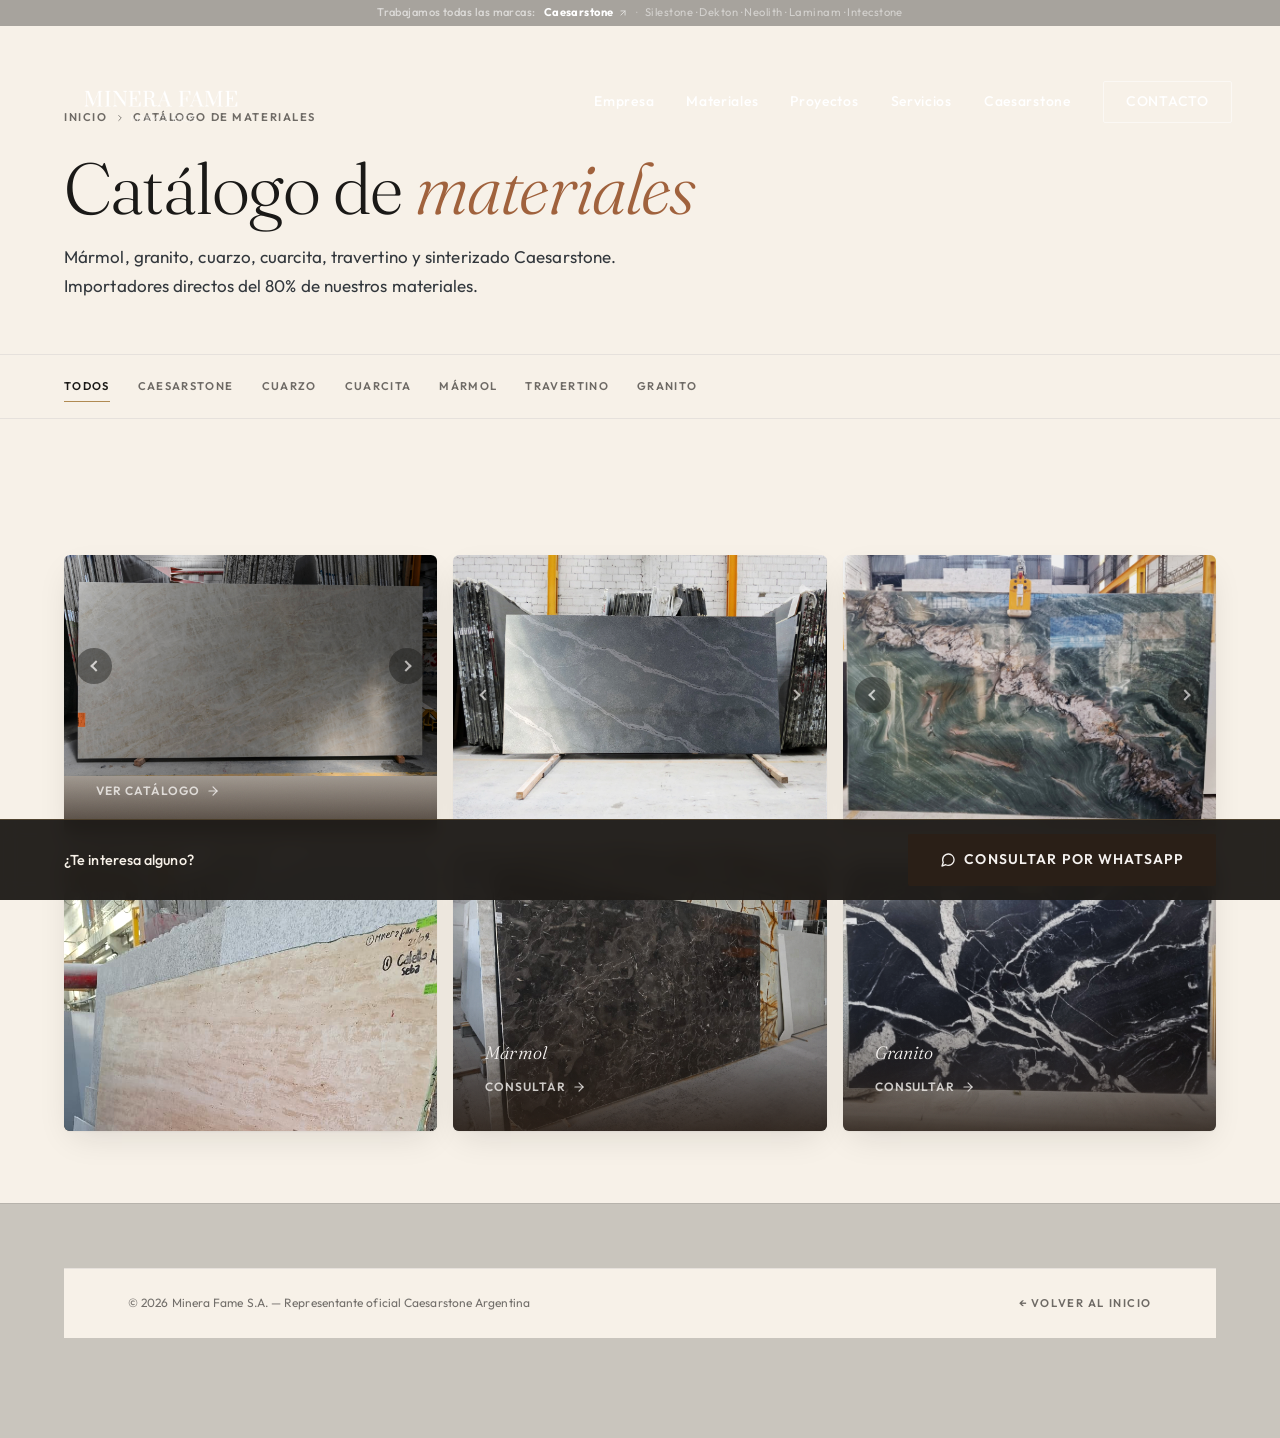
==== materiales.html @ 783c9e8c "fix: gallery en materiales.html + header pointer-events - materiales.html: agregar Swiper CDN + mate" ====
<!DOCTYPE html>
<html lang="es">
<head>
  <meta charset="UTF-8">
  <meta name="viewport" content="width=device-width, initial-scale=1.0">
  <title>Catálogo de materiales — Minera Fame</title>
  <meta name="description" content="Catálogo completo de Minera Fame: mármol, granito, cuarzo, cuarcita, travertino, sinterizado Caesarstone. Importadores directos.">

  <link rel="canonical" href="https://minerafame.com.ar/materiales.html">
  <meta name="theme-color" content="#1f1c18">
  <link rel="icon" href="assets/logos/favicon.svg" type="image/svg+xml">
  <link rel="apple-touch-icon" href="assets/logos/favicon.svg">
  <link rel="stylesheet" href="css/minera-fame.css">
  <link rel="stylesheet" href="https://cdn.jsdelivr.net/npm/swiper@11/swiper-bundle.min.css">
</head>

<body class="materiales-page">

<svg xmlns="http://www.w3.org/2000/svg" style="display:none" aria-hidden="true">
  <symbol id="arrow-right" viewBox="0 0 24 24" fill="none" stroke="currentColor" stroke-width="2" stroke-linecap="round" stroke-linejoin="round"><path d="M5 12h14"/><path d="m12 5 7 7-7 7"/></symbol>
  <symbol id="arrow-up-right" viewBox="0 0 24 24" fill="none" stroke="currentColor" stroke-width="2" stroke-linecap="round" stroke-linejoin="round"><path d="M7 17 17 7"/><path d="M7 7h10v10"/></symbol>
  <symbol id="chevron-right" viewBox="0 0 24 24" fill="none" stroke="currentColor" stroke-width="2" stroke-linecap="round" stroke-linejoin="round"><path d="m9 18 6-6-6-6"/></symbol>
  <symbol id="whatsapp" viewBox="0 0 24 24" fill="none" stroke="currentColor" stroke-width="2" stroke-linecap="round" stroke-linejoin="round"><path d="M21 11.5a8.38 8.38 0 0 1-.9 3.8 8.5 8.5 0 0 1-7.6 4.7 8.38 8.38 0 0 1-3.8-.9L3 21l1.9-5.7a8.38 8.38 0 0 1-.9-3.8 8.5 8.5 0 0 1 4.7-7.6 8.38 8.38 0 0 1 3.8-.9h.5a8.48 8.48 0 0 1 8 8v.5z"/></symbol>
</svg>

<!-- HEADER -->
<header class="mf-header" id="mf-header" role="banner">
  <div class="mf-header-ribbon" aria-label="Marcas representadas">
    <span class="mf-ribbon-label" data-edit="ribbon.label">Trabajamos todas las marcas:</span>
    <a class="mf-ribbon-link" data-edit-bind-href="ribbon.primaryLink.href">
      <strong data-edit="ribbon.primaryLink.label">Caesarstone</strong>
      <svg width="10" height="10" aria-hidden="true"><use href="#arrow-up-right"/></svg>
    </a>
    <span class="mf-ribbon-sep">·</span>
    <span class="mf-ribbon-brands" data-edit="ribbon.brands">Silestone · Dekton · Neolith · Laminam · Intecstone</span>
  </div>

  <div class="mf-header-main">
    <a href="/" class="mf-logo-link" aria-label="Minera Fame — Inicio">
      <img class="mf-header-logo" src="assets/logos/minera-fame.png" alt="Minera Fame S.A." data-edit="header.logo.src" data-edit-bind-alt="header.logo.alt">
    </a>
    <nav class="mf-header-nav" aria-label="Navegación principal">
      <a href="/#empresa">Empresa</a>
      <a href="materiales.html" class="is-active">Materiales</a>
      <a href="/#proyectos">Proyectos</a>
      <a href="/#servicios">Servicios</a>
      <a href="https://caesarstoneargentina.com.ar/">Caesarstone</a>
      <a href="/#contacto" class="mf-header-cta">Contacto</a>
    </nav>
  </div>
</header>

<main role="main">

<!-- HERO COMPACT -->
<section class="materiales-hero">
  <div class="materiales-hero-inner">
    <nav class="materiales-breadcrumb" aria-label="Navegación de migas">
      <a href="/">Inicio</a>
      <svg width="10" height="10" aria-hidden="true"><use href="#chevron-right"/></svg>
      <span>Catálogo de materiales</span>
    </nav>
    <h1 class="materiales-hero-title">Catálogo de <em>materiales</em></h1>
    <p class="materiales-hero-desc">
      Mármol, granito, cuarzo, cuarcita, travertino y sinterizado Caesarstone.
      Importadores directos del 80% de nuestros materiales.
    </p>
  </div>
</section>

<!-- FILTERS -->
<section class="materiales-filters" aria-label="Filtros">
  <div class="materiales-filters-inner">
    <button class="materiales-filter is-active" data-filter="all">Todos</button>
    <button class="materiales-filter" data-filter="caesarstone">Caesarstone</button>
    <button class="materiales-filter" data-filter="cuarzo">Cuarzo</button>
    <button class="materiales-filter" data-filter="cuarcita">Cuarcita</button>
    <button class="materiales-filter" data-filter="marmol">Mármol</button>
    <button class="materiales-filter" data-filter="travertino">Travertino</button>
    <button class="materiales-filter" data-filter="granito">Granito</button>
  </div>
</section>

<!-- ALL MATERIALS GRID -->
<section class="materiales-section" aria-labelledby="mat-all-title">
  <h2 class="visually-hidden" id="mat-all-title">Todos los materiales</h2>

  <div class="mf-materials-grid materiales-grid-full" id="materials-grid-all">
    <p style="grid-column:1/-1;text-align:center;color:var(--c-mid);padding:var(--space-8);font-size:0.9rem">
      Cargando materiales…
    </p>
  </div>

  <template data-edit-template="materials.items" data-edit-target="#materials-grid-all" data-edit-mode="replace">
    <a class="mf-material-card" data-edit-class-toggle="featured:item.featured" data-edit-bind-href="item.href" data-edit-bind-data-material="item.materialAttr" data-edit-bind-data-mat-id="item.id">
      <img loading="lazy" data-edit="item.img.src" data-edit-attr="src" data-edit-bind-alt="item.img.alt">
      <div class="mf-material-overlay">
        <div class="mf-material-tag" data-edit="item.tag" data-edit-show="item.tag"></div>
        <div class="mf-material-name" data-edit="item.name"></div>
        <div class="mf-material-cta"><span data-edit="item.ctaLabel"></span> <svg width="14" height="14"><use href="#arrow-right"/></svg></div>
      </div>
    </a>
  </template>
</section>

</main>

<!-- STICKY CTA BAR -->
<aside class="materiales-sticky-cta" aria-label="Solicitar muestra">
  <div class="materiales-sticky-inner">
    <span class="materiales-sticky-text">¿Te interesa alguno?</span>
    <a class="mf-btn-primary" href="https://wa.me/5491159311038?text=Hola%2C%20me%20interesa%20consultar%20por%20un%20material" target="_blank" rel="noopener">
      <svg width="16" height="16"><use href="#whatsapp"/></svg>
      Consultar por WhatsApp
    </a>
  </div>
</aside>

<!-- FOOTER -->
<footer class="mf-footer" role="contentinfo">
  <div class="mf-footer-bottom">
    <span class="mf-footer-copy" data-edit="footer.copy">© 2026 Minera Fame S.A. — Representante oficial Caesarstone Argentina</span>
    <a href="/" class="mf-footer-back">← Volver al inicio</a>
  </div>
</footer>

<script src="https://cdn.jsdelivr.net/npm/swiper@11/swiper-bundle.min.js"></script>
<script src="js/material-gallery.js"></script>
<script src="js/hydrator.js"></script>
<script>
  (async () => {
    if (!window.fetchSiteData || !window.hydrate) return;
    const data = await window.fetchSiteData('mf');
    if (data) window.hydrate(data);

    // Filter logic — espera a que clones existan
    const filters = document.querySelectorAll('.materiales-filter');
    const grid = document.getElementById('materials-grid-all');

    filters.forEach(btn => {
      btn.addEventListener('click', () => {
        filters.forEach(b => b.classList.remove('is-active'));
        btn.classList.add('is-active');
        const f = btn.dataset.filter;
        grid.querySelectorAll('.mf-material-card').forEach(card => {
          const mat = (card.dataset.matId || card.dataset.material || '').toLowerCase();
          if (f === 'all' || mat.includes(f)) {
            card.style.display = '';
          } else {
            card.style.display = 'none';
          }
        });
      });
    });
  })();
</script>

</body>
</html>
---- css/minera-fame.css ----
@import url('tokens.css');

/* ─── GLOBALS ────────────────────────────────────────────────────────────── */
:root {
  --mf-header-h: 178px;
}

html { scroll-behavior: smooth; scroll-padding-top: calc(var(--mf-header-h-real, 178px) + 12px); }
body {
  background: var(--mf-bone);
  font-size: 1.0625rem;
  line-height: 1.7;
  letter-spacing: 0.005em;
}

.section-header,
.mf-section-header { margin-bottom: var(--space-8); }

/* ─── HEADER ─────────────────────────────────────────────────────────────── */
.mf-header {
  position: fixed;
  top: 0; left: 0; right: 0;
  z-index: 100;
  height: var(--mf-header-h);
  display: flex;
  flex-direction: column;
  background: rgba(42,31,23,0.0);
  transition: background var(--dur-med) ease,
              box-shadow var(--dur-med) ease,
              transform var(--dur-med) var(--ease-out);
  pointer-events: none;
}

.mf-header-ribbon,
.mf-header-main {
  pointer-events: auto;
}

.mf-header-ribbon {
  display: flex;
  align-items: center;
  justify-content: center;
  gap: 8px;
  height: 26px;
  padding: 0 clamp(1rem, 4vw, 3rem);
  background: rgba(0,0,0,0.32);
  color: rgba(255,255,255,0.78);
  font-family: var(--font-sans);
  font-size: 0.7rem;
  letter-spacing: 0.04em;
  white-space: nowrap;
  overflow: hidden;
}

.mf-ribbon-label {
  font-weight: 500;
  opacity: 0.75;
}

.mf-ribbon-link {
  display: inline-flex;
  align-items: center;
  gap: 4px;
  color: #fff;
  text-decoration: none;
  transition: opacity var(--dur-fast);
}

.mf-ribbon-link strong { font-weight: 700; }
.mf-ribbon-link:hover { opacity: 0.85; }
.mf-ribbon-link svg { opacity: 0.7; }

.mf-ribbon-sep { opacity: 0.4; }

.mf-ribbon-brands {
  font-weight: 400;
  opacity: 0.65;
}

.mf-header-main {
  flex: 1;
  display: flex;
  align-items: center;
  justify-content: space-between;
  padding: 0 clamp(1rem, 4vw, 3rem);
}

.mf-header.scrolled {
  background: rgba(26,25,23,0.72);
  backdrop-filter: blur(12px);
  -webkit-backdrop-filter: blur(12px);
  box-shadow: 0 1px 0 rgba(255,255,255,0.06);
}

.mf-header.hidden { transform: translateY(-100%); }

/* Cuando el menú mobile está abierto, anulamos transform Y backdrop-filter del
   header. Ambos crean containing block para descendientes position:fixed, lo que
   haria que el nav desplegado se posicione respecto al header (120px) en vez del
   viewport → nav con altura 0. */
.mf-header:has(.mf-header-nav.open) {
  transform: none !important;
  backdrop-filter: none !important;
  -webkit-backdrop-filter: none !important;
  z-index: 1200;
}

.mf-logo-link { display: flex; align-items: center; }

.mf-header-logo {
  height: 136px;
  width: auto;
  object-fit: contain;
  object-position: left;
  filter: brightness(0) invert(1);
  transition: height var(--dur-med) ease;
}
.mf-header.scrolled .mf-header-logo { height: 112px; }

.mf-header-nav {
  display: flex;
  gap: 2rem;
  align-items: center;
}

.mf-header-nav a {
  font-size: var(--text-sm);
  font-weight: 500;
  letter-spacing: 0.05em;
  color: #fff;
  transition: color var(--dur-fast);
  white-space: nowrap;
}

.mf-header-nav a:hover { color: rgba(255,255,255,0.75); }

.mf-header-cta {
  font-size: var(--text-xs);
  font-weight: 600;
  letter-spacing: 0.1em;
  text-transform: uppercase;
  padding: 0.5rem 1.4rem;
  border: 1.5px solid rgba(255,255,255,0.5);
  border-radius: var(--r-sm);
  color: #fff !important;
  transition: background var(--dur-fast), border-color var(--dur-fast);
}

.mf-header-cta:hover {
  background: rgba(255,255,255,0.12);
  border-color: rgba(255,255,255,0.85);
}

.mf-mobile-toggle {
  display: none;
  width: 40px; height: 40px;
  align-items: center;
  justify-content: center;
  color: #fff;
}

/* ─── HERO SWIPER ────────────────────────────────────────────────────────── */
.mf-hero-swiper-section {
  height: 100dvh;
  min-height: 580px;
  position: relative;
  overflow: hidden;
}

.mf-hero-swiper,
.mf-hero-swiper .swiper-wrapper,
.mf-hero-swiper .swiper-slide {
  height: 100%;
  width: 100%;
}

.mf-slide-bg {
  position: absolute;
  inset: 0;
}

.mf-slide-bg img {
  position: absolute;
  inset: 0;
  width: 100%;
  height: 100%;
  object-fit: cover;
  object-position: center;
}

/* Video Vimeo — fondo 16:9 cover */
.mf-slide-bg.video-bg iframe {
  position: absolute;
  top: 50%;
  left: 50%;
  width: 177.78vh;
  height: 56.25vw;
  min-width: 100%;
  min-height: 100%;
  transform: translate(-50%, -50%);
  pointer-events: none;
  border: none;
}

.mf-slide-bg.video-bg .mf-mobile-video { display: none; }

@media (max-width: 768px) {
  .mf-slide-bg.video-bg iframe { display: none; }
  .mf-slide-bg.video-bg .mf-mobile-video {
    display: block;
    position: absolute;
    inset: 0;
    width: 100%;
    height: 100%;
    object-fit: cover;
    object-position: center;
  }
}

.mf-slide-overlay {
  position: absolute;
  inset: 0;
  background: linear-gradient(
    135deg,
    rgba(26,25,23,0.55) 0%,
    rgba(26,25,23,0.25) 55%,
    rgba(26,25,23,0.1) 100%
  );
  z-index: 1;
}

.mf-slide-content {
  position: relative;
  z-index: 2;
  height: 100%;
  display: flex;
  flex-direction: column;
  justify-content: flex-end;
  padding: clamp(2rem,6vw,6rem) clamp(1.5rem,5vw,5rem);
  max-width: 700px;
  color: #fff;
}

.mf-slide-logo {
  height: clamp(72px, 10vw, 132px);
  width: auto;
  object-fit: contain;
  object-position: left;
  margin-bottom: 1rem;
  opacity: 0.98;
  filter: brightness(0) invert(1); /* fuerza blanco — el SVG usa currentColor que en <img> queda negro */
}

.mf-slide-eyebrow {
  font-size: var(--text-xs);
  font-weight: 700;
  letter-spacing: 0.2em;
  text-transform: uppercase;
  color: rgba(245,242,240,0.65);
  margin-bottom: 0.75rem;
}

.mf-slide-title {
  font-family: var(--font-display);
  font-size: clamp(2.8rem, 7vw, 6rem);
  font-weight: 300;
  font-style: italic;
  line-height: 0.96;
  letter-spacing: var(--mf-tracking-display);
  color: #fff;
  margin-bottom: 1.25rem;
}

.mf-slide-sub {
  font-size: clamp(0.9rem, 1.5vw, 1.1rem);
  color: rgba(245,242,240,0.7);
  max-width: 44ch;
  line-height: 1.65;
  margin-bottom: 2rem;
}

.mf-slide-actions {
  display: flex;
  gap: 1rem;
  flex-wrap: wrap;
}

.mf-btn-light {
  display: inline-flex;
  align-items: center;
  gap: 0.5rem;
  font-size: var(--text-xs);
  font-weight: 700;
  letter-spacing: 0.1em;
  text-transform: uppercase;
  padding: 0.875rem 2rem;
  background: #fff;
  color: var(--mf-earth);
  border-radius: var(--r-sm);
  transition: background var(--dur-fast), color var(--dur-fast);
}

.mf-btn-light:hover {
  background: var(--c-paper);
  color: var(--mf-earth);
}

.mf-btn-ghost {
  display: inline-flex;
  align-items: center;
  gap: 0.5rem;
  font-size: var(--text-xs);
  font-weight: 700;
  letter-spacing: 0.1em;
  text-transform: uppercase;
  padding: 0.875rem 2rem;
  border: 1.5px solid rgba(255,255,255,0.45);
  color: #fff;
  border-radius: var(--r-sm);
  transition: background var(--dur-fast), border-color var(--dur-fast);
}

.mf-btn-ghost:hover {
  background: rgba(255,255,255,0.12);
  border-color: rgba(255,255,255,0.8);
  color: #fff;
}

.mf-btn-lg { padding: 1rem 2.5rem; font-size: 0.8125rem; }

/* Swiper controls */
.mf-hero-swiper .swiper-button-next,
.mf-hero-swiper .swiper-button-prev {
  color: rgba(255,255,255,0.8);
  width: 44px; height: 44px;
  border: 1px solid rgba(255,255,255,0.25);
  border-radius: var(--r-sm);
  transition: background var(--dur-fast), border-color var(--dur-fast);
}

.mf-hero-swiper .swiper-button-next::after,
.mf-hero-swiper .swiper-button-prev::after { font-size: 13px; font-weight: 700; }

.mf-hero-swiper .swiper-button-next:hover,
.mf-hero-swiper .swiper-button-prev:hover {
  background: rgba(255,255,255,0.1);
  border-color: rgba(255,255,255,0.6);
}

/* Pagination bullets ocultados — usamos counter + progress bar editorial */
.mf-pagination { display: none !important; }

.mf-hero-counter {
  position: absolute;
  bottom: 36px;
  left: 50%;
  transform: translateX(-50%);
  z-index: 5;
  display: flex;
  align-items: center;
  gap: 12px;
  font-family: var(--font-mono);
  font-size: 0.7rem;
  font-weight: 600;
  letter-spacing: 0.22em;
  color: rgba(255,255,255,0.85);
  pointer-events: none;
}
.mf-hero-counter-current { color: #fff; }
.mf-hero-counter-total { color: rgba(255,255,255,0.55); }
.mf-hero-counter-bar {
  width: 60px; height: 1px;
  background: rgba(255,255,255,0.25);
  position: relative;
  overflow: hidden;
}
.mf-hero-counter-fill {
  position: absolute;
  top: 0; left: 0;
  width: 100%; height: 100%;
  background: var(--mf-brass);
  transform: scaleX(0);
  transform-origin: left;
  animation: mf-progress-fill 9s linear infinite;
}
@keyframes mf-progress-fill {
  from { transform: scaleX(0); }
  to   { transform: scaleX(1); }
}

/* ─── STATS BAR ──────────────────────────────────────────────────────────── */
.mf-stats-bar {
  background: #1f1c18;     /* charcoal cálido — invertido */
  padding: clamp(3rem, 6vh, 5rem) clamp(1.5rem, 5vw, 5rem);
  border-top: 1px solid rgba(176,138,82,0.25);
  border-bottom: 1px solid rgba(176,138,82,0.25);
}

.mf-stats-inner {
  display: flex;
  align-items: center;
  justify-content: center;
  gap: 0;
  flex-wrap: wrap;
  max-width: 1100px;
  margin: 0 auto;
}

.mf-stat {
  display: flex;
  flex-direction: column;
  align-items: center;
  gap: 0.65rem;
  padding: 0 clamp(1.5rem, 4vw, 4rem);
  flex: 1;
  min-width: 140px;
}

.mf-stat-divider {
  width: 1px;
  height: 60px;
  background: rgba(176,138,82,0.25);  /* hairline brass */
  flex-shrink: 0;
}

.mf-stat-value {
  font-family: var(--font-display);
  font-size: clamp(2.5rem, 5vw, 4.25rem);   /* mucho más grande, presencia */
  font-weight: 200;
  font-style: normal;                        /* sin italic — cleaner */
  letter-spacing: -0.03em;
  color: #f7f1e8;                            /* bone */
  line-height: 1;
}

.mf-stat-label {
  font-size: 0.6875rem;
  font-weight: 600;
  letter-spacing: 0.18em;
  text-transform: uppercase;
  color: #b08a52;                             /* brass accent */
  text-align: center;
}

/* ─── SECTIONS BASE ──────────────────────────────────────────────────────── */
.mf-section {
  padding: clamp(3.5rem, 7vw, 6rem) clamp(1.5rem, 5vw, 5rem);
  max-width: 1320px;
  margin: 0 auto;
}

.mf-section-alt {
  background: var(--c-surface);
  max-width: none;
  padding-left: clamp(1.5rem, 5vw, 5rem);
  padding-right: clamp(1.5rem, 5vw, 5rem);
}

.mf-section-alt > .mf-section-header,
.mf-section-alt > .mf-materials-grid,
.mf-section-alt > .mf-services-list {
  max-width: 1320px;
  margin-left: auto;
  margin-right: auto;
}

.mf-section-dark {
  background: var(--mf-ash-deep);
  max-width: none;
  padding: clamp(4rem, 8vw, 7rem) clamp(1.5rem, 5vw, 5rem);
  text-align: center;
}

.mf-eyebrow {
  font-family: var(--font-mono);
  font-size: var(--text-xs);
  letter-spacing: 0.2em;
  text-transform: uppercase;
  color: var(--mf-brass);
  margin-bottom: var(--space-2);
  display: flex;
  align-items: center;
  gap: var(--space-2);
  transition: color var(--dur-quick);
}
.mf-eyebrow:hover { color: var(--mf-terracotta); }

.mf-eyebrow::before {
  content: '';
  display: block;
  width: 1.5rem; height: 1px;
  background: var(--mf-brass);
  flex-shrink: 0;
}

.mf-section-dark .mf-eyebrow {
  justify-content: center;
  color: var(--mf-terracotta);
}
.mf-section-dark .mf-eyebrow::before { background: var(--mf-terracotta); }

.mf-title {
  font-family: var(--font-display);
  font-size: var(--text-h2);
  font-weight: 350;
  font-style: normal;                              /* italic ahora reservado para énfasis selectivo */
  line-height: 1.1;
  letter-spacing: var(--mf-tracking-tight);
  color: var(--mf-earth);
  margin-bottom: 0;
}
.mf-title em,
.mf-title-italic { font-style: italic; font-weight: 300; }

.mf-title-light { color: var(--c-ink); }

.mf-desc {
  font-size: var(--text-body);
  color: var(--c-mid);
  max-width: 56ch;
  line-height: 1.75;
  margin-top: var(--space-3);
}

.mf-desc-light {
  color: rgba(26,25,23,0.68);
  margin-left: auto;
  margin-right: auto;
}

/* ─── EMPRESA ────────────────────────────────────────────────────────────── */
.mf-empresa {
  padding-bottom: 0;
}

.mf-empresa-grid {
  display: grid;
  grid-template-columns: 5fr 7fr;            /* asymmetric editorial */
  gap: clamp(2.5rem, 6vw, 6rem);
  align-items: start;
  margin-bottom: clamp(2.5rem, 5vw, 4rem);
}
.mf-empresa-grid .mf-empresa-content {
  padding-top: clamp(24px, 5vh, 64px);       /* offset vertical */
}

.mf-empresa-visual {
  position: relative;
  border-radius: var(--r-lg);
  overflow: hidden;
}

.mf-empresa-visual img {
  width: 100%;
  aspect-ratio: 4/3;
  object-fit: cover;
}

.mf-empresa-visual--logo {
  background: var(--mf-ash);
  display: flex;
  align-items: center;
  justify-content: center;
  aspect-ratio: 4/3;
}

.mf-empresa-visual--logo img {
  width: auto;
  height: auto;
  max-width: 88%;
  max-height: 88%;
  aspect-ratio: auto;
  object-fit: contain;
}

.mf-empresa-content {
  display: flex;
  flex-direction: column;
  gap: 1rem;
}

.mf-empresa-text {
  font-size: 1.0625rem;
  color: var(--c-graphite);
  line-height: 1.8;
  max-width: 64ch;
}
/* Drop-cap heritage en primer párrafo */
.mf-empresa-text:first-of-type::first-letter {
  font-family: var(--font-display);
  font-size: 4.5rem;
  font-weight: 400;
  font-style: italic;
  float: left;
  line-height: 0.9;
  padding: 0.45rem 0.65rem 0 0;
  color: var(--mf-terracotta);
}
@media (max-width: 640px) {
  .mf-empresa-text:first-of-type::first-letter { font-size: 3rem; padding: 0.35rem 0.5rem 0 0; }
}

.mf-empresa-features {
  display: flex;
  flex-direction: column;
  gap: 0.75rem;
  padding-top: 1rem;
  border-top: 1px solid var(--c-line);
}

.mf-empresa-feat {
  display: flex;
  align-items: center;
  gap: 0.75rem;
  font-size: var(--text-sm);
  color: var(--c-ink);
}

.mf-empresa-feat svg {
  color: var(--mf-terracotta);
  flex-shrink: 0;
  width: 16px; height: 16px;
}

/* ─── HERO SCROLL HINT ───────────────────────────────────────────────────── */
.mf-hero-scroll-hint {
  position: absolute;
  left: 50%;
  bottom: 28px;
  transform: translateX(-50%);
  display: inline-flex;
  align-items: center;
  gap: 6px;
  padding: 8px 14px;
  color: rgba(255, 255, 255, 0.85);
  font-family: var(--font-sans);
  font-size: 0.72rem;
  font-weight: 500;
  letter-spacing: 0.08em;
  text-transform: uppercase;
  text-decoration: none;
  border-radius: 999px;
  background: rgba(255, 255, 255, 0.08);
  backdrop-filter: blur(6px);
  -webkit-backdrop-filter: blur(6px);
  z-index: 4;
  transition: color var(--dur-med), background var(--dur-med);
}

.mf-hero-scroll-hint svg {
  animation: mf-scroll-bounce 1.8s ease-in-out infinite;
}

.mf-hero-scroll-hint:hover {
  color: #fff;
  background: rgba(255, 255, 255, 0.14);
}

@keyframes mf-scroll-bounce {
  0%, 100% { transform: translateY(0); }
  50% { transform: translateY(4px); }
}

@media (prefers-reduced-motion: reduce) {
  .mf-hero-scroll-hint svg { animation: none; }
}

@media (max-width: 480px) {
  .mf-hero-scroll-hint { display: none; }
}

/* ─── DIFERENCIALES ──────────────────────────────────────────────────────── */
.mf-differentials {
  border-top: 1px solid var(--c-line);
  padding-top: 0;
  display: grid;
  grid-template-columns: 1fr;
}

.mf-diff-item {
  display: flex;
  align-items: flex-start;
  gap: 1rem;
  padding: 1.5rem 0;
  border-bottom: 1px solid var(--c-line);
}

.mf-diff-num {
  font-family: var(--font-serif, var(--font-sans));
  font-size: 1rem;
  font-weight: 500;
  color: var(--mf-terracotta);
  letter-spacing: 0.08em;
  flex-shrink: 0;
  padding-top: 0.15rem;
  min-width: 2.25rem;
}

.mf-diff-title {
  font-family: var(--font-sans);
  font-size: 1rem;
  font-style: normal;
  font-weight: 400;
  color: var(--c-ink);
  margin-bottom: 0.4rem;
  letter-spacing: 0.01em;
}

.mf-diff-title strong {
  font-weight: 700;
}

.mf-diff-text {
  font-size: var(--text-sm);
  color: var(--c-mid);
  line-height: 1.65;
}

@media (min-width: 768px) {
  .mf-differentials {
    grid-template-columns: 1fr 1fr;
    column-gap: 2.5rem;
  }
  .mf-diff-item {
    padding: 1.75rem 0;
  }
}

/* ─── MATERIALES BENTO ───────────────────────────────────────────────────── */
.mf-materials-grid {
  display: grid;
  grid-template-columns: repeat(3, 1fr);
  grid-template-rows: auto auto;
  gap: 10px;
  margin-top: var(--space-8);
}

.mf-materials-more {
  display: flex;
  justify-content: center;
  margin-top: var(--space-8);
}
.mf-materials-more-btn {
  display: inline-flex;
  align-items: center;
  gap: var(--space-3);
  padding: var(--space-4) var(--space-8);
  font-size: 0.9rem;
  letter-spacing: 0.05em;
  text-transform: uppercase;
}

.mf-material-card {
  position: relative;
  overflow: hidden;
  border-radius: var(--r-md);
  cursor: pointer;
  aspect-ratio: 4/3;
  display: block;
  box-shadow: var(--shadow-card);
  transition: box-shadow var(--dur-med), transform var(--dur-med);
}

.mf-material-card:hover {
  box-shadow: var(--shadow-hover);
  /* sin translateY — el zoom de imagen + tint da feedback suficiente */
}

.mf-material-card.featured {
  grid-column: span 2;
  grid-row: span 2;
  aspect-ratio: unset;
  min-height: 380px;
}

.mf-material-card img {
  width: 100%;
  height: 100%;
  object-fit: cover;
  filter: contrast(1.04) saturate(1.06);
  transition: transform var(--dur-slow) var(--ease-out), filter var(--dur-slow);
}

.mf-material-card:hover img {
  transform: scale(1.07);
  filter: contrast(1.08) saturate(1.12);
}

/* Stone grain overlay */
.mf-material-card::before {
  content: '';
  position: absolute;
  inset: 0;
  z-index: 1;
  pointer-events: none;
  opacity: 0.04;
  mix-blend-mode: overlay;
  background-image: url("data:image/svg+xml;utf8,<svg xmlns='http://www.w3.org/2000/svg' width='180' height='180'><filter id='n'><feTurbulence type='fractalNoise' baseFrequency='0.85' numOctaves='2' stitchTiles='stitch'/></filter><rect width='100%25' height='100%25' filter='url(%23n)'/></svg>");
}

/* Brass tint subtle on hover */
.mf-material-card::after {
  content: '';
  position: absolute;
  inset: 0;
  z-index: 1;
  pointer-events: none;
  background: linear-gradient(135deg, rgba(160,98,61,0) 0%, rgba(160,98,61,0.18) 100%);
  opacity: 0;
  transition: opacity var(--dur-slow);
}
.mf-material-card:hover::after { opacity: 1; }

.mf-material-overlay {
  position: absolute;
  bottom: 0; left: 0; right: 0;
  background: linear-gradient(to top, rgba(42,31,23,0.88) 0%, rgba(42,31,23,0.3) 60%, transparent 100%);
  padding: var(--space-4);
}

.mf-material-tag {
  font-family: var(--font-mono);
  font-size: 0.65rem;
  letter-spacing: 0.1em;
  text-transform: uppercase;
  color: rgba(245,242,240,0.55);
  margin-bottom: 0.35rem;
}

.mf-material-name {
  font-family: var(--font-display);
  font-size: 1.125rem;
  font-style: italic;
  font-weight: 300;
  color: var(--c-paper);
}

.mf-material-card.featured .mf-material-name { font-size: 1.75rem; }

.mf-material-cta {
  display: inline-flex;
  align-items: center;
  gap: 6px;
  margin-top: 0.5rem;
  font-size: var(--text-xs);
  font-weight: 600;
  letter-spacing: 0.08em;
  text-transform: uppercase;
  color: rgba(245,242,240,0.8);
  transition: color var(--dur-fast);
}

.mf-material-card:hover .mf-material-cta { color: #fff; }

/* ─── MARCAS (MARQUEE DINÁMICO) ──────────────────────────────────────────── */
.mf-marcas-section {
  background: linear-gradient(180deg, var(--c-paper) 0%, #f5f2ed 100%);
  border-top: 1px solid var(--c-line-soft);
  border-bottom: 1px solid var(--c-line-soft);
  padding-block: clamp(4rem, 8vw, 6rem);
}

.mf-marcas-section .mf-eyebrow { justify-content: center; }
.mf-marcas-section .mf-title { text-align: center; }
.mf-marcas-section .mf-section-header { text-align: center; }

.mf-marcas-marquee {
  margin-top: var(--space-8);
  overflow: hidden;
  padding: 1rem 0;
  -webkit-mask-image: linear-gradient(to right, transparent 0, #000 8%, #000 92%, transparent 100%);
          mask-image: linear-gradient(to right, transparent 0, #000 8%, #000 92%, transparent 100%);
}

.mf-marcas-track {
  display: flex;
  width: max-content;
  align-items: stretch;
  animation: mf-marquee 32s linear infinite;
  gap: 1.5rem;
  will-change: transform;
}

.mf-marcas-track:hover { animation-play-state: paused; }

@keyframes mf-marquee {
  from { transform: translateX(0); }
  to   { transform: translateX(-50%); }
}

@media (prefers-reduced-motion: reduce) {
  .mf-marcas-track { animation: none; }
}

.mf-marca-item {
  flex: 0 0 auto;
  width: clamp(240px, 25vw, 300px);
  min-height: 200px;
  display: flex;
  align-items: center;
  justify-content: center;
  padding: 2.25rem 2.25rem;
  background: #fff;
  border: 1px solid var(--c-line-soft);
  border-radius: var(--r-lg);
  box-shadow: 0 1px 2px rgba(26,25,23,0.04), 0 6px 16px -8px rgba(26,25,23,0.08);
  transition: transform var(--dur-med) var(--ease-out),
              box-shadow var(--dur-med) var(--ease-out),
              border-color var(--dur-fast);
  position: relative;
  overflow: hidden;
  box-sizing: border-box;
}

.mf-marca-item::before {
  content: '';
  position: absolute;
  inset: 0;
  background: radial-gradient(circle at 50% 120%, rgba(138,90,56,0.09), transparent 60%);
  opacity: 0;
  transition: opacity var(--dur-med);
  pointer-events: none;
}

.mf-marca-item:hover {
  transform: translateY(-4px);
  box-shadow: 0 2px 4px rgba(26,25,23,0.06), 0 20px 38px -14px rgba(26,25,23,0.18);
  border-color: rgba(138,90,56,0.25);
}

.mf-marca-item:hover::before { opacity: 1; }

.mf-marca-logo {
  width: 200px;
  height: 104px;
  display: flex;
  align-items: center;
  justify-content: center;
  position: relative;
  z-index: 1;
  transition: transform var(--dur-med) var(--ease-out);
}

.mf-marca-logo img {
  max-width: 100%;
  max-height: 100%;
  width: auto;
  height: auto;
  object-fit: contain;
  display: block;
}

.mf-marca-item:hover .mf-marca-logo { transform: scale(1.06); }

.mf-marca-featured {
  background:
    linear-gradient(155deg, #fff 0%, rgba(168, 51, 5, 0.04) 70%, rgba(168, 51, 5, 0.08) 100%);
  border: 2px solid rgba(168, 51, 5, 0.42);
  box-shadow:
    0 2px 4px rgba(168, 51, 5, 0.1),
    0 10px 28px -12px rgba(168, 51, 5, 0.2),
    inset 0 -2px 0 rgba(168, 51, 5, 0.15);
}

.mf-marca-featured .mf-marca-logo {
  width: 230px;
  height: 124px;
}

.mf-marca-featured:hover {
  border-color: rgba(168, 51, 5, 0.65);
  box-shadow:
    0 3px 6px rgba(168, 51, 5, 0.14),
    0 24px 42px -14px rgba(168, 51, 5, 0.3),
    inset 0 -2px 0 rgba(168, 51, 5, 0.22);
}

.mf-marca-badge {
  position: absolute;
  top: 12px;
  right: 12px;
  font-size: 0.6rem;
  font-weight: 700;
  letter-spacing: 0.12em;
  text-transform: uppercase;
  background: var(--mf-terracotta, #a83305);
  color: #fff;
  padding: 4px 10px;
  border-radius: 20px;
  box-shadow: 0 2px 6px rgba(168, 51, 5, 0.35);
  z-index: 2;
}

@media (max-width: 768px) {
  .mf-marca-item {
    width: clamp(200px, 55vw, 240px);
    min-height: 160px;
    padding: 1.25rem 1.5rem;
  }
  .mf-marca-logo { width: 160px; height: 80px; }
  .mf-marca-featured .mf-marca-logo { width: 180px; height: 96px; }
}

/* ─── SERVICIOS TIMELINE ─────────────────────────────────────────────────── */
.mf-services-list {
  margin-top: var(--space-8);
  max-width: 720px;
  position: relative;
}

.mf-services-list::before {
  content: '';
  position: absolute;
  left: 20px;
  top: 20px; bottom: 20px;
  width: 1px;
  background: var(--c-line);
}

.mf-service-item {
  display: flex;
  gap: var(--space-4);
  align-items: flex-start;
  padding-bottom: 2.5rem;
  position: relative;
}

.mf-service-icon {
  width: 40px; height: 40px;
  border-radius: 50%;
  background: var(--mf-terracotta);
  display: flex;
  align-items: center;
  justify-content: center;
  flex-shrink: 0;
  position: relative;
  z-index: 1;
  color: var(--c-paper);
}

.mf-service-icon svg { width: 18px; height: 18px; }

.mf-service-title {
  font-family: var(--font-display);
  font-size: 1.0625rem;
  font-style: italic;
  font-weight: 300;
  color: var(--c-ink);
  margin-bottom: 0.4rem;
  margin-top: 0.5rem;
}

.mf-service-text {
  font-size: var(--text-sm);
  color: var(--c-mid);
  line-height: 1.65;
}

/* ─── FACHADA VENTILADA ──────────────────────────────────────────────────── */
.mf-fachada-section {
  display: grid;
  grid-template-columns: 1fr 1fr;
  min-height: 520px;
  overflow: hidden;
}

.mf-fachada-visual {
  overflow: hidden;
  position: relative;
}

.mf-fachada-visual img {
  width: 100%;
  height: 100%;
  object-fit: cover;
  transition: transform var(--dur-slow) var(--ease-out);
}

.mf-fachada-visual:hover img { transform: scale(1.04); }

.mf-fachada-content {
  background: var(--mf-ash-deep);
  padding: clamp(2.5rem, 6vw, 5rem);
  display: flex;
  flex-direction: column;
  justify-content: center;
  gap: 1.25rem;
}

.mf-fachada-content .mf-eyebrow { color: var(--mf-terracotta); }
.mf-fachada-content .mf-eyebrow::before { background: var(--mf-terracotta); }
.mf-fachada-content .mf-title { color: var(--c-ink); }

.mf-fachada-text {
  font-size: var(--text-body);
  color: rgba(26,25,23,0.7);
  line-height: 1.75;
}

/* ─── PROYECTOS SWIPER ───────────────────────────────────────────────────── */
.mf-projects-swiper {
  margin-top: var(--space-8);
  padding: 0 0 3rem;
  position: relative;
}

.mf-projects-swiper .swiper-wrapper {
  align-items: stretch;
}

.mf-projects-swiper .swiper-slide {
  height: auto;
}

.mf-projects-btn-prev,
.mf-projects-btn-next {
  width: 44px;
  height: 44px;
  border-radius: 50%;
  background: rgba(26,25,23,0.8);
  border: 1px solid rgba(255,255,255,0.2);
  color: #fff;
  transition: background var(--dur-fast), border-color var(--dur-fast);
}

.mf-projects-btn-prev::after,
.mf-projects-btn-next::after {
  font-size: 14px;
  font-weight: 700;
}

.mf-projects-btn-prev:hover,
.mf-projects-btn-next:hover {
  background: var(--mf-terracotta, #a83305);
  border-color: var(--mf-terracotta, #a83305);
}

.mf-projects-pagination {
  bottom: 0 !important;
}

.mf-projects-pagination .swiper-pagination-bullet {
  background: var(--mf-ink, #1a1917);
  opacity: 0.3;
}

.mf-projects-pagination .swiper-pagination-bullet-active {
  background: var(--mf-terracotta, #a83305);
  opacity: 1;
}

.mf-project-item {
  overflow: hidden;
  border-radius: var(--r-md);
  position: relative;
  cursor: default;
  aspect-ratio: 4/5;
}

.mf-project-item > img:not(.mf-project-brand) {
  width: 100%;
  height: 100%;
  display: block;
  object-fit: cover;
  transition: transform var(--dur-slow) var(--ease-out);
}

.mf-project-item:hover > img:not(.mf-project-brand) { transform: scale(1.04); }

/* Sello de agua por marca — logo real o fallback texto */
.mf-project-brand {
  position: absolute;
  top: 12px;
  left: 12px;
  z-index: 2;
  pointer-events: none;
  transition: opacity var(--dur-fast), transform var(--dur-fast);
}

/* Variante <img>: logo real forzado a blanco con drop-shadow para legibilidad */
img.mf-project-brand {
  height: 28px;
  width: auto;
  max-width: 55%;
  object-fit: contain;
  opacity: 0.92;
  filter: brightness(0) invert(1) drop-shadow(0 1px 2px rgba(0,0,0,0.55)) drop-shadow(0 2px 6px rgba(0,0,0,0.35));
}

/* Algunos logos (Kansas blanco) ya vienen monocromos → sin filter */
img.mf-project-brand--nofilter {
  filter: drop-shadow(0 1px 2px rgba(0,0,0,0.55)) drop-shadow(0 2px 6px rgba(0,0,0,0.35));
}

/* Fallback <span> — marca sin logo → monograma 1ra letra estilo sello */
span.mf-project-brand {
  padding: 5px 11px 6px;
  font-family: var(--font-display);
  font-style: italic;
  font-weight: 400;
  font-size: 0.9rem;
  letter-spacing: 0.01em;
  line-height: 1;
  color: rgba(255,255,255,0.96);
  background: rgba(26,25,23,0.38);
  border: 1px solid rgba(255,255,255,0.3);
  border-radius: 3px;
  backdrop-filter: blur(10px) saturate(140%);
  -webkit-backdrop-filter: blur(10px) saturate(140%);
  text-shadow: 0 1px 2px rgba(0,0,0,0.4);
  white-space: nowrap;
}

/* Variante monograma — 1 letra dentro del mismo sello tipográfico que los logos */
span.mf-project-brand--letter {
  padding: 5px 13px 6px;
  font-size: 1rem;
  font-weight: 500;
  line-height: 1;
  color: rgba(255,255,255,0.96);
  text-shadow: 0 1px 2px rgba(0,0,0,0.4);
}

.mf-project-item:hover img.mf-project-brand { opacity: 1; transform: scale(1.03); }
.mf-project-item:hover span.mf-project-brand { background: rgba(26,25,23,0.55); }

@media (max-width: 640px) {
  img.mf-project-brand { height: 22px; }
  span.mf-project-brand { font-size: 0.78rem; padding: 4px 9px; }
  .mf-project-brand { top: 9px; left: 9px; }
}

/* Caption siempre visible — no necesita hover */
.mf-project-caption {
  position: absolute;
  bottom: 0; left: 0; right: 0;
  /* gradiente más intenso para que el texto siempre sea legible */
  background: linear-gradient(
    to top,
    rgba(42,31,23,0.92) 0%,
    rgba(42,31,23,0.55) 40%,
    transparent 80%
  );
  padding: 2rem 0.875rem 0.75rem;
  /* sin transform: siempre visible */
}

.mf-project-caption span {
  font-family: var(--font-display);
  font-style: italic;
  font-size: var(--text-sm);
  color: var(--c-paper);
  display: block;
  /* sombra sutil de texto para máxima legibilidad sobre imágenes claras */
  text-shadow: 0 1px 4px rgba(0,0,0,0.5);
  line-height: 1.3;
}

/* ─── BANNER CTA ─────────────────────────────────────────────────────────── */
.mf-banner-inner {
  max-width: 680px;
  margin: 0 auto;
  display: flex;
  flex-direction: column;
  align-items: center;
  gap: 1rem;
}

/* ─── CONTACTO ───────────────────────────────────────────────────────────── */
.mf-contact-grid {
  display: grid;
  grid-template-columns: 1fr 1fr;
  gap: clamp(2.5rem, 6vw, 5rem);
  margin-top: var(--space-8);
}

.mf-contact-info {
  display: flex;
  flex-direction: column;
  gap: 1.25rem;
}

.mf-contact-item {
  display: flex;
  align-items: flex-start;
  gap: var(--space-3);
}

.mf-contact-icon {
  width: 20px; height: 20px;
  color: var(--mf-terracotta);
  flex-shrink: 0;
  margin-top: 2px;
}

.mf-contact-label {
  font-size: var(--text-xs);
  letter-spacing: 0.12em;
  text-transform: uppercase;
  color: var(--c-mid);
  margin-bottom: 0.2rem;
}

.mf-contact-value {
  font-size: var(--text-sm);
  color: var(--c-ink);
  line-height: 1.6;
}

.mf-contact-value a { color: inherit; transition: color var(--dur-fast); }
.mf-contact-value a:hover { color: var(--mf-terracotta); }

.mf-social-links {
  display: flex;
  gap: 0.5rem;
  margin-top: 0.5rem;
}

.mf-social-link {
  width: 40px; height: 40px;
  display: flex;
  align-items: center;
  justify-content: center;
  border: 1px solid var(--c-line);
  border-radius: var(--r-md);
  color: var(--c-mid);
  transition: border-color var(--dur-fast), color var(--dur-fast), background var(--dur-fast);
}

.mf-social-link:hover {
  border-color: var(--mf-terracotta);
  color: var(--mf-terracotta);
  background: rgba(138,90,56,0.06);
}

.mf-social-link svg { width: 18px; height: 18px; }

.mf-contact-maps {
  display: grid;
  grid-template-columns: 1fr 1fr;
  gap: 1.25rem;
  margin-top: clamp(2.5rem, 5vw, 4rem);
}

.mf-contact-map {
  position: relative;
  border-radius: var(--r-lg);
  overflow: hidden;
  aspect-ratio: 16 / 9;
  border: 1px solid var(--c-line);
  background: var(--c-line);
}

.mf-contact-map iframe { width: 100%; height: 100%; border: none; display: block; }

.mf-contact-map-label {
  position: absolute;
  top: 12px;
  left: 12px;
  font-family: var(--font-mono);
  font-size: 0.7rem;
  letter-spacing: 0.12em;
  text-transform: uppercase;
  background: rgba(26,25,23,0.8);
  color: #fff;
  padding: 5px 10px;
  border-radius: 3px;
  backdrop-filter: blur(6px);
  z-index: 2;
  pointer-events: none;
}

.mf-contact-map-cta {
  position: absolute;
  bottom: 12px;
  right: 12px;
  display: inline-flex;
  align-items: center;
  gap: 6px;
  background: rgba(26,25,23,0.85);
  color: #fff;
  padding: 7px 11px;
  border-radius: 3px;
  font-size: 0.75rem;
  font-weight: 500;
  letter-spacing: 0.02em;
  text-decoration: none;
  backdrop-filter: blur(6px);
  transition: background var(--dur-fast), transform var(--dur-fast);
  z-index: 2;
}

.mf-contact-map-cta:hover {
  background: var(--mf-terracotta, #a83305);
  transform: translateY(-1px);
}

@media (max-width: 900px) {
  .mf-contact-maps { gap: 1rem; }
}

@media (max-width: 640px) {
  .mf-contact-maps { grid-template-columns: 1fr; gap: 0.875rem; }
  .mf-contact-map { aspect-ratio: 16 / 10; }
}

/* Form */
.mf-form {
  display: flex;
  flex-direction: column;
  gap: 1.25rem;
}

.mf-form .form-group { display: flex; flex-direction: column; gap: 0.5rem; }

.mf-form .form-label {
  font-size: var(--text-xs);
  letter-spacing: 0.15em;
  text-transform: uppercase;
  color: var(--c-mid);
}

.mf-form .form-req {
  color: var(--mf-terracotta);
  margin-left: 2px;
}

.mf-form .form-opt {
  color: var(--c-mid);
  text-transform: none;
  letter-spacing: 0.02em;
  margin-left: 4px;
  opacity: 0.75;
}

.mf-form .form-input,
.mf-form .form-textarea {
  background: transparent;
  border: none;
  border-bottom: 1px solid var(--c-line);
  padding: 0.625rem 0;
  font-family: var(--font-sans);
  font-size: var(--text-body);
  color: var(--c-ink);
  outline: none;
  transition: border-color var(--dur-fast);
  width: 100%;
  border-radius: 0;
  -webkit-appearance: none;
}

.mf-form .form-input:focus,
.mf-form .form-textarea:focus {
  border-bottom-color: var(--mf-terracotta);
  border-bottom-width: 2px;
  box-shadow: none;
}

.mf-form .form-textarea { resize: vertical; min-height: 120px; }

.mf-form .form-status {
  display: none;
  align-items: center;
  gap: 0.5rem;
  font-size: var(--text-sm);
  margin-top: 0.5rem;
}
.mf-form .form-status.success { display: flex; color: #2a9d5c; }
.mf-form .form-status.error   { display: flex; color: #c0392b; }
.mf-form .form-status a { color: inherit; text-decoration: underline; }

.mf-form .form-input.is-invalid,
.mf-form .form-textarea.is-invalid {
  border-color: #c0392b;
  box-shadow: 0 0 0 3px rgba(192,57,43,0.12);
}

.mf-form .btn-spinner {
  display: inline-block;
  width: 14px;
  height: 14px;
  border: 2px solid rgba(255,255,255,0.35);
  border-top-color: #fff;
  border-radius: 50%;
  animation: btn-spin 0.7s linear infinite;
  vertical-align: -2px;
  margin-right: 6px;
}
@keyframes btn-spin { to { transform: rotate(360deg); } }
.mf-btn-primary.is-loading { pointer-events: none; opacity: 0.85; }

.mf-btn-primary {
  display: inline-flex;
  align-items: center;
  gap: 0.5rem;
  font-size: var(--text-sm);
  font-weight: 600;
  letter-spacing: 0.08em;
  text-transform: uppercase;
  padding: 0.875rem 2rem;
  background: var(--mf-earth);
  color: var(--c-paper);
  border-radius: var(--r-sm);
  transition: filter var(--dur-fast);
  cursor: pointer;
  border: none;
  align-self: flex-start;
}

.mf-btn-primary:hover { filter: brightness(1.25); color: var(--c-paper); }
.mf-btn-primary svg { width: 16px; height: 16px; }

/* ─── FOOTER ─────────────────────────────────────────────────────────────── */
.mf-footer {
  background: var(--mf-ash-deep);
  border-top: 1px solid rgba(26,25,23,0.1);
  padding: clamp(2.5rem, 5vw, 4rem) clamp(1.5rem, 5vw, 5rem) clamp(1.5rem, 3vw, 2.5rem);
  color: rgba(26,25,23,0.6);
}

.mf-footer-grid {
  display: grid;
  grid-template-columns: 2fr 1fr 1fr;
  gap: clamp(2rem, 5vw, 4rem);
  margin-bottom: clamp(2rem, 4vw, 3rem);
  max-width: 1320px;
  margin-left: auto;
  margin-right: auto;
}

.mf-footer-logo {
  height: 144px;
  width: auto;
  object-fit: contain;
  object-position: left;
  margin-bottom: 1rem;
  display: block;
}

.mf-footer-tagline {
  font-size: var(--text-sm);
  line-height: 1.65;
  max-width: 34ch;
}

.mf-footer-heading {
  font-size: var(--text-xs);
  font-weight: 600;
  letter-spacing: 0.15em;
  text-transform: uppercase;
  color: var(--c-ink);
  margin-bottom: 1rem;
}

.mf-footer-links {
  list-style: none;
  display: flex;
  flex-direction: column;
  gap: 0.6rem;
}

.mf-footer-links a {
  font-size: var(--text-sm);
  color: rgba(26,25,23,0.6);
  transition: color var(--dur-fast);
}

.mf-footer-links a:hover { color: var(--c-ink); }

.mf-footer-bottom {
  border-top: 1px solid rgba(26,25,23,0.1);
  padding-top: 1.25rem;
  display: flex;
  justify-content: space-between;
  align-items: center;
  flex-wrap: wrap;
  gap: 1rem;
  max-width: 1320px;
  margin: 0 auto;
}

.mf-footer-copy { font-size: var(--text-xs); }

.mf-footer-social { display: flex; gap: 1rem; }
.mf-footer-social a { color: rgba(26,25,23,0.5); transition: color var(--dur-fast); }
.mf-footer-social a:hover { color: var(--c-ink); }
.mf-footer-social svg { width: 18px; height: 18px; }

/* ─── KLINDEX STRIP ─────────────────────────────────────────────────────── */
.mf-klindex-strip {
  border-top: 1px solid var(--c-line);
  border-bottom: 1px solid var(--c-line);
  padding: 3rem clamp(1.5rem, 5vw, 5rem);
  background: var(--c-paper);
}

.mf-klindex-inner {
  max-width: 1320px;
  margin: 0 auto;
  display: flex;
  align-items: center;
  gap: 3rem;
}

.mf-klindex-logo {
  height: 56px;
  width: auto;
  object-fit: contain;
  filter: grayscale(1) opacity(0.6);
  flex-shrink: 0;
  transition: filter var(--dur-med);
}

.mf-klindex-strip:hover .mf-klindex-logo { filter: grayscale(0) opacity(1); }

.mf-klindex-body { flex: 1; min-width: 0; }

.mf-klindex-label {
  font-size: var(--text-sm);
  font-weight: 700;
  letter-spacing: 0.12em;
  text-transform: uppercase;
  color: var(--mf-terracotta);
  margin-bottom: 0.75rem;
}

.mf-klindex-list {
  display: flex;
  flex-wrap: wrap;
  gap: 0.35rem 2rem;
  list-style: none;
  padding: 0; margin: 0;
}

.mf-klindex-list li {
  font-size: var(--text-body);
  color: var(--c-ink);
  display: flex;
  align-items: center;
  gap: 0.5rem;
}

.mf-klindex-list li::before {
  content: '';
  width: 5px; height: 5px;
  border-radius: 50%;
  background: var(--mf-terracotta);
  flex-shrink: 0;
}

.mf-klindex-cta {
  display: inline-flex;
  align-items: center;
  gap: 0.5rem;
  font-size: var(--text-sm);
  font-weight: 700;
  letter-spacing: 0.08em;
  text-transform: uppercase;
  color: var(--mf-terracotta);
  border: 2px solid var(--mf-terracotta);
  padding: 0.875rem 1.75rem;
  border-radius: var(--r-sm);
  transition: background var(--dur-fast), color var(--dur-fast);
  flex-shrink: 0;
  white-space: nowrap;
}

.mf-klindex-cta:hover { background: var(--mf-terracotta); color: #fff; }
.mf-klindex-cta svg { width: 15px; height: 15px; }

/* ─── RESPONSIVE ─────────────────────────────────────────────────────────── */

@media (max-width: 900px) {
  /* Header — siempre visible + estirado en mobile (no colapsa al scrollear) */
  :root { --mf-header-h: 120px; }
  .mf-header-ribbon { display: none; }
  .mf-header-main { padding: 0 1.25rem; }
  .mf-header-logo { height: 108px; }
  .mf-header {
    padding: 0;
    background: rgba(26,25,23,0.92) !important;
    backdrop-filter: blur(12px);
    -webkit-backdrop-filter: blur(12px);
    box-shadow: 0 1px 0 rgba(255,255,255,0.06);
  }
  /* Nunca ocultar el header en mobile */
  .mf-header.hidden { transform: none !important; }
  .mf-mobile-toggle {
    background: rgba(255,255,255,0.12);
    border: 1px solid rgba(255,255,255,0.25);
    border-radius: var(--r-sm);
    backdrop-filter: blur(6px);
  }

  /* Overlay mobile — gradiente vertical fuerte para que los títulos no se pierdan */
  .mf-slide-overlay {
    background: linear-gradient(
      180deg,
      rgba(26,25,23,0.45) 0%,
      rgba(26,25,23,0.55) 45%,
      rgba(26,25,23,0.82) 100%
    );
  }

  .mf-header-nav { display: none; }
  .mf-header-nav.open {
    display: flex;
    flex-direction: column;
    position: fixed;
    inset: var(--mf-header-h) 0 0 0;
    background: rgba(26,25,23,0.96);
    backdrop-filter: blur(12px);
    -webkit-backdrop-filter: blur(12px);
    padding: 2rem 1.5rem 3rem;
    z-index: 99;
    gap: 0;
    overflow-y: auto;
  }
  .mf-header-nav.open a {
    font-size: 1.2rem;
    padding: 1rem 0;
    border-bottom: 1px solid rgba(255,255,255,0.12);
    width: 100%;
    color: #fff !important;
    display: block;
  }
  .mf-header-nav.open .mf-header-cta {
    margin-top: 1.5rem;
    border: 1.5px solid rgba(255,255,255,0.5);
    text-align: center;
    padding: 0.75rem 1.5rem;
  }
  .mf-mobile-toggle { display: flex; }

  /* Hero — evitar solape con el header fijo: centramos el contenido y
     forzamos padding-top >= altura del header. El padding-top va DESPUÉS
     del shorthand para que no lo pise. */
  .mf-hero-swiper-section { min-height: 100dvh; }
  .mf-slide-content {
    justify-content: center;
    padding: 1.5rem 1.5rem 3rem;
    padding-top: calc(var(--mf-header-h, 68px) + 1rem);
  }

  /* Stats bar */
  .mf-stats-inner { gap: 0; }
  .mf-stat { min-width: 80px; padding: 0 1rem; }
  .mf-stat-divider { height: 30px; }

  /* Empresa */
  .mf-empresa-grid { grid-template-columns: 1fr; gap: 2.5rem; }

  /* Materiales */
  .mf-materials-grid { grid-template-columns: 1fr 1fr; }
  .mf-material-card.featured { grid-column: span 2; grid-row: span 1; min-height: 260px; }

  /* Marcas — marquee más compacto en mobile */
  .mf-marca-item { width: clamp(150px, 40vw, 200px); padding: 1.75rem 1.25rem; }
  .mf-marca-item img { height: 52px; }

  /* Fachada */
  .mf-fachada-section { grid-template-columns: 1fr; }
  .mf-fachada-visual { height: 300px; }

  /* Contact */
  .mf-contact-grid { grid-template-columns: 1fr; gap: 2.5rem; }

  /* Footer */
  .mf-footer-grid { grid-template-columns: 1fr 1fr; }
}

@media (max-width: 640px) {
  /* Stats */
  .mf-stats-inner { flex-wrap: wrap; }
  .mf-stat { min-width: calc(50% - 1px); padding: 1.25rem; }
  .mf-stat-divider { display: none; }

  /* Materiales */
  .mf-materials-grid { grid-template-columns: 1fr; gap: 8px; }
  .mf-material-card.featured { grid-column: span 1; min-height: 240px; }

  /* Marcas — velocidad más rápida en phones */
  .mf-marcas-track { animation-duration: 28s; }

  /* Footer */
  .mf-footer-grid { grid-template-columns: 1fr; }
  .mf-footer-bottom { flex-direction: column; align-items: flex-start; }

  /* Hero swiper arrows: ocultar en mobile (se usa swipe táctil) */
  .mf-hero-swiper .swiper-button-next,
  .mf-hero-swiper .swiper-button-prev { display: none; }

  /* Form submit: ancho completo en mobile */
  .mf-form .mf-btn-primary { width: 100%; justify-content: center; align-self: stretch; }

  /* Klindex strip: columna en mobile */
  .mf-klindex-inner { flex-direction: column; align-items: flex-start; gap: 1.25rem; }
  .mf-klindex-cta { align-self: flex-start; }
}

/* ═════════════════════════════════════════════════════════════════════════════
   RESPONSIVE OVERHAUL — Minera Fame (fixes globales + tiers 480/380/landscape)
   ═════════════════════════════════════════════════════════════════════════════ */

/* --- GLOBAL FIXES ------------------------------------------------------- */
html, body { max-width: 100%; overflow-x: clip; }
img, svg, video, iframe { max-width: 100%; height: auto; }

/* Inputs a 16px en mobile → evita zoom iOS Safari */
@media (max-width: 768px) {
  .mf-form input,
  .mf-form textarea,
  .mf-form select { font-size: 16px; }
}

/* Hero svh fallback para iOS */
.mf-hero-swiper-section { min-height: 600px; }

/* --- 768px: ajustes de tablet estrecha / phones grandes ---------------- */
@media (max-width: 768px) {
  /* Hero — logo Caesarstone dentro del slide visible pero más compacto */
  .mf-slide-logo { height: 32px; margin-bottom: 1rem; }
  .mf-slide-content h1 { font-size: clamp(1.85rem, 7.5vw, 2.5rem); }
  .mf-slide-eyebrow { font-size: 0.625rem; }

  /* Stats */
  .mf-stats-inner { padding: 1.25rem 0; }
  .mf-stat-value { font-size: 1.65rem; }
  .mf-stat-label { font-size: 0.6rem; }

  /* Empresa drop-cap reducido */
  .mf-empresa-text p:first-of-type::first-letter {
    font-size: 2.5rem; padding-right: 6px;
  }

  /* Materiales: 2 cols mantiene pero featured span 1 */
  .mf-materials-grid { grid-template-columns: 1fr 1fr; }


  /* Footer 2 cols mejor balance */
  .mf-footer-grid { grid-template-columns: 1fr 1fr; gap: 28px; }
}

/* --- 640px: phones ------------------------------------------------------ */
@media (max-width: 640px) {
  /* Hero — altura fija para que Swiper mantenga la pagination anclada */
  .mf-hero-swiper-section { height: 100svh; min-height: 500px; }
  .mf-slide-content {
    padding: 1.5rem 1.25rem 2.5rem;
    padding-top: calc(var(--mf-header-h, 68px) + 1rem);
  }
  .mf-slide-content h1 { font-size: clamp(1.65rem, 8vw, 2.2rem); }

  /* Materiales featured vuelve a full width */
  .mf-material-card.featured { min-height: 220px; }

}

/* --- 480px: phones chicos ----------------------------------------------- */
@media (max-width: 480px) {
  /* Header: logo visible pero compacto en phones */
  :root { --mf-header-h: 104px; }
  .mf-header-logo { height: 92px; }

  /* Hero */
  .mf-hero-swiper-section { min-height: 440px; }
  .mf-slide-content h1 { font-size: clamp(1.4rem, 8.5vw, 1.9rem); }
  .mf-slide-title { font-size: clamp(2.2rem, 10vw, 3rem); }
  .mf-slide-actions { flex-direction: column; }
  .mf-btn-light, .mf-btn-ghost { text-align: center; justify-content: center; }

  /* Stats: wrap al 50% + bordes */
  .mf-stat { min-width: calc(50% - 1px) !important; padding: 1rem 0.75rem; border-bottom: 1px solid rgba(26,25,23,0.1); }
  .mf-stat:last-child { border-bottom: none; }
  .mf-stat-value { font-size: 1.5rem; }

  /* Materiales: 1 col */
  .mf-materials-grid { grid-template-columns: 1fr !important; gap: 10px !important; }
  .mf-material-card.featured { grid-column: span 1 !important; min-height: 220px; }

  /* Marcas: items más angostos */
  .mf-marca-item { width: clamp(140px, 55vw, 180px); padding: 1.5rem 1rem; }
  .mf-marca-item img { height: 44px; }


  /* Fachada */
  .mf-fachada-visual { height: 220px; }

  /* Footer 1 col */
  .mf-footer-grid { grid-template-columns: 1fr; gap: 24px; }

  /* CTAs full-width */
  .mf-btn-primary { width: 100%; justify-content: center; }
}

/* --- 380px: teléfonos muy angostos (iPhone SE, etc) --------------------- */
@media (max-width: 380px) {
  .mf-slide-content h1 { font-size: clamp(1.25rem, 8vw, 1.65rem); }

  /* Stats: una sola col vertical */
  .mf-stat { min-width: 100% !important; }

  /* Marcas: items muy angostos para marquee en phones mini */
  .mf-marca-item { width: 140px; padding: 1.25rem 0.75rem; }
}

/* --- Landscape mobile --------------------------------------------------- */
@media (max-height: 500px) and (orientation: landscape) {
  .mf-hero-swiper-section { height: 100svh; min-height: 380px; }
  .mf-slide-content {
    padding: 1.25rem 1.5rem 2rem;
    padding-top: calc(var(--mf-header-h, 68px) + 0.5rem);
  }
  .mf-slide-content h1 { font-size: clamp(1.5rem, 5vw, 2rem); }
}

/* --- Pointer: coarse (touch) — off hover zooms -------------------------- */
@media (hover: none) and (pointer: coarse) {
  .mf-material-card:hover img { transform: none; }
}

/* ─── MATERIALES PAGE (standalone) ──────────────────────────────────────── */
.materiales-page { background: var(--mf-bone); }
.visually-hidden {
  position: absolute; width: 1px; height: 1px; padding: 0; margin: -1px;
  overflow: hidden; clip: rect(0,0,0,0); border: 0;
}

.materiales-hero {
  padding: clamp(80px, 12vh, 140px) clamp(1.5rem, 5vw, 5rem) clamp(40px, 6vh, 70px);
  background: var(--mf-bone);
  border-bottom: 1px solid var(--c-line);
}
.materiales-hero-inner {
  max-width: 1200px;
  margin: 0 auto;
}
.materiales-breadcrumb {
  display: flex; align-items: center; gap: 8px;
  font-size: 0.7rem;
  font-weight: 600;
  letter-spacing: 0.14em;
  text-transform: uppercase;
  color: var(--c-mid);
  margin-bottom: 1.5rem;
}
.materiales-breadcrumb a {
  color: var(--c-mid);
  text-decoration: none;
  transition: color var(--dur-quick);
}
.materiales-breadcrumb a:hover { color: var(--mf-terracotta); }
.materiales-breadcrumb svg { color: var(--c-mid); flex-shrink: 0; }
.materiales-hero-title {
  font-family: var(--font-display);
  font-size: clamp(2.5rem, 6vw, 4.5rem);
  font-weight: 300;
  line-height: 1.05;
  letter-spacing: var(--mf-tracking-display);
  color: var(--c-ink);
  margin: 0 0 1rem;
}
.materiales-hero-title em {
  font-style: italic;
  color: var(--mf-terracotta);
}
.materiales-hero-desc {
  max-width: 56ch;
  font-size: 1.0625rem;
  line-height: 1.7;
  color: var(--c-graphite);
}

.materiales-filters {
  position: sticky;
  top: 0;
  z-index: 50;
  background: var(--mf-bone);
  border-bottom: 1px solid var(--c-line);
  padding: 1rem clamp(1.5rem, 5vw, 5rem);
}
.materiales-filters-inner {
  max-width: 1200px;
  margin: 0 auto;
  display: flex;
  flex-wrap: wrap;
  gap: 8px 28px;
}
.materiales-filter {
  font-family: var(--font-sans);
  font-size: 0.7rem;
  font-weight: 600;
  letter-spacing: 0.12em;
  text-transform: uppercase;
  padding: 8px 0;
  border: 0;
  border-bottom: 1px solid transparent;
  background: transparent;
  color: var(--c-mid);
  cursor: pointer;
  transition: color var(--dur-quick), border-color var(--dur-quick);
}
.materiales-filter:hover { color: var(--c-ink); }
.materiales-filter.is-active {
  color: var(--c-ink);
  border-bottom-color: var(--mf-brass);
}

.materiales-section {
  padding: clamp(48px, 8vh, 96px) clamp(1.5rem, 5vw, 5rem);
  max-width: 1400px;
  margin: 0 auto;
}
.materiales-grid-full {
  /* override del grid bento normal — todos misma altura */
  grid-template-columns: repeat(3, 1fr) !important;
  grid-template-rows: auto !important;
  gap: 16px !important;
}
.materiales-grid-full .mf-material-card {
  aspect-ratio: 4/3;
}
.materiales-grid-full .mf-material-card.featured {
  grid-column: span 2 !important;
  grid-row: auto !important;
  min-height: 0 !important;
}
@media (max-width: 900px) {
  .materiales-grid-full {
    grid-template-columns: repeat(2, 1fr) !important;
  }
  .materiales-grid-full .mf-material-card.featured {
    grid-column: span 2 !important;
  }
}
@media (max-width: 540px) {
  .materiales-grid-full {
    grid-template-columns: 1fr !important;
  }
  .materiales-grid-full .mf-material-card.featured {
    grid-column: span 1 !important;
  }
}

.materiales-sticky-cta {
  position: fixed;
  bottom: 0; left: 0; right: 0;
  z-index: 200;
  background: rgba(31,28,24,0.96);
  backdrop-filter: blur(10px);
  border-top: 1px solid rgba(176,138,82,0.3);
  padding: 14px clamp(1.5rem, 5vw, 5rem);
  transform: translateY(100%);
  animation: cta-slide-up 600ms 1200ms forwards var(--ease-out);
}
@keyframes cta-slide-up {
  to { transform: translateY(0); }
}
.materiales-sticky-inner {
  max-width: 1200px;
  margin: 0 auto;
  display: flex;
  align-items: center;
  justify-content: space-between;
  gap: 1rem;
}
.materiales-sticky-text {
  color: var(--mf-bone);
  font-size: 0.9rem;
  font-weight: 500;
}
.materiales-sticky-cta .mf-btn-primary {
  display: inline-flex;
  align-items: center;
  gap: 8px;
}
@media (max-width: 640px) {
  .materiales-sticky-text { display: none; }
  .materiales-sticky-cta { padding: 10px 1rem; }
  .materiales-sticky-inner { justify-content: center; }
}

.materiales-page .mf-footer-bottom {
  display: flex;
  justify-content: space-between;
  align-items: center;
  padding: 1.5rem clamp(1.5rem, 5vw, 5rem);
  border-top: 1px solid var(--c-line);
  background: var(--mf-bone);
}
.materiales-page .mf-footer-back {
  font-size: 0.7rem;
  font-weight: 600;
  letter-spacing: 0.14em;
  text-transform: uppercase;
  color: var(--c-mid);
  text-decoration: none;
  transition: color var(--dur-quick);
}
.materiales-page .mf-footer-back:hover { color: var(--mf-terracotta); }

.materiales-page footer.mf-footer {
  padding-bottom: 100px;  /* room para sticky CTA */
}

/* ── Material card slider (carrusel multi-imagen) ──────────────────── */
.mf-material-swiper {
  position: absolute;
  inset: 0;
  overflow: hidden;
}

.mf-material-swiper .swiper-wrapper,
.mf-material-swiper .swiper-slide {
  width: 100%;
  height: 100%;
}

.mf-material-swiper .swiper-slide img {
  width: 100%;
  height: 100%;
  object-fit: cover;
  filter: contrast(1.04) saturate(1.06);
  transition: transform 780ms var(--ease-out), filter 780ms var(--ease-out);
}

.mf-material-card:hover .mf-material-swiper .swiper-slide-active img {
  transform: scale(1.07);
  filter: contrast(1.08) saturate(1.12);
}

.mf-material-swiper-prev,
.mf-material-swiper-next {
  position: absolute;
  top: 50%;
  transform: translateY(-50%);
  z-index: 3;
  width: 36px;
  height: 36px;
  border-radius: 50%;
  border: none;
  background: rgba(26, 25, 23, 0.7);
  color: #f5f2f0;
  cursor: pointer;
  opacity: 0.65;
  transition: opacity var(--dur-fast) var(--ease-out), background var(--dur-fast);
  display: grid;
  place-items: center;
}

.mf-material-swiper-prev { left: 0.75rem; }
.mf-material-swiper-next { right: 0.75rem; }

.mf-material-card:hover .mf-material-swiper-prev,
.mf-material-card:hover .mf-material-swiper-next,
.mf-material-swiper-prev:focus-visible,
.mf-material-swiper-next:focus-visible {
  opacity: 1;
}

.mf-material-swiper-prev:hover,
.mf-material-swiper-next:hover {
  background: var(--mf-terracotta, #a0623d);
}

.mf-material-swiper-prev::before,
.mf-material-swiper-next::before {
  content: '';
  width: 8px;
  height: 8px;
  border-top: 2px solid currentColor;
  border-right: 2px solid currentColor;
}

.mf-material-swiper-prev::before { transform: rotate(-135deg); margin-left: 3px; }
.mf-material-swiper-next::before { transform: rotate(45deg); margin-right: 3px; }

.mf-material-swiper-pagination {
  position: absolute;
  bottom: 0.75rem;
  left: 50%;
  transform: translateX(-50%);
  z-index: 3;
  display: flex;
  gap: 6px;
}

.mf-material-swiper-pagination .swiper-pagination-bullet {
  width: 6px;
  height: 6px;
  border-radius: 50%;
  background: rgba(245, 242, 240, 0.5);
  cursor: pointer;
  transition: background var(--dur-fast), width var(--dur-fast);
  border: none;
}

.mf-material-swiper-pagination .swiper-pagination-bullet-active {
  background: var(--mf-terracotta, #a0623d);
  width: 18px;
  border-radius: 3px;
}

.mf-material-caption {
  position: absolute;
  top: 1rem;
  left: 1rem;
  z-index: 4;
  font-family: var(--font-mono);
  font-size: 0.7rem;
  letter-spacing: 0.05em;
  color: rgba(245, 242, 240, 0.95);
  background: rgba(26, 25, 23, 0.75);
  padding: 0.4rem 0.7rem;
  border-radius: 3px;
  opacity: 0;
  transition: opacity var(--dur-med) var(--ease-out);
  text-transform: uppercase;
  pointer-events: none;
  max-width: calc(100% - 2rem);
  white-space: nowrap;
  overflow: hidden;
  text-overflow: ellipsis;
}

@media (max-width: 640px) {
  .mf-material-swiper-prev,
  .mf-material-swiper-next {
    display: none;
  }
  .mf-material-swiper-pagination {
    bottom: 0.5rem;
  }
}
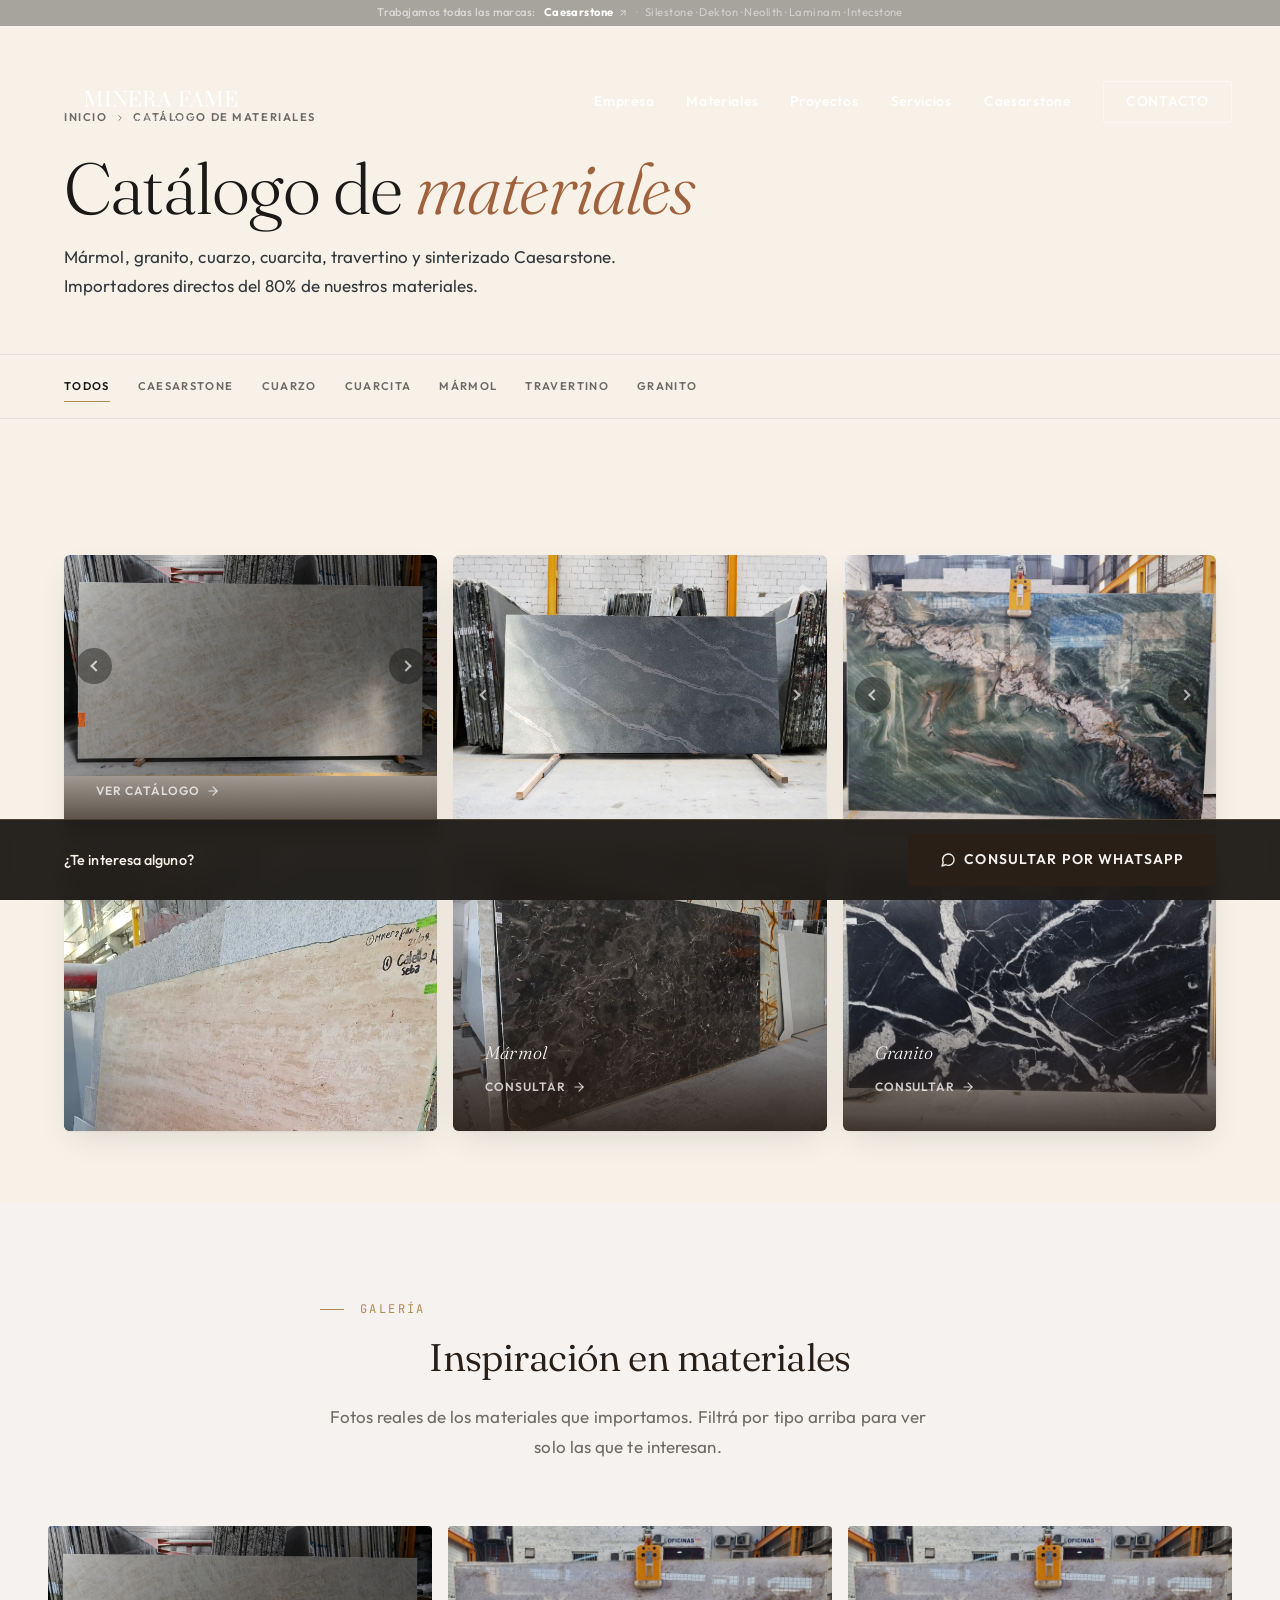
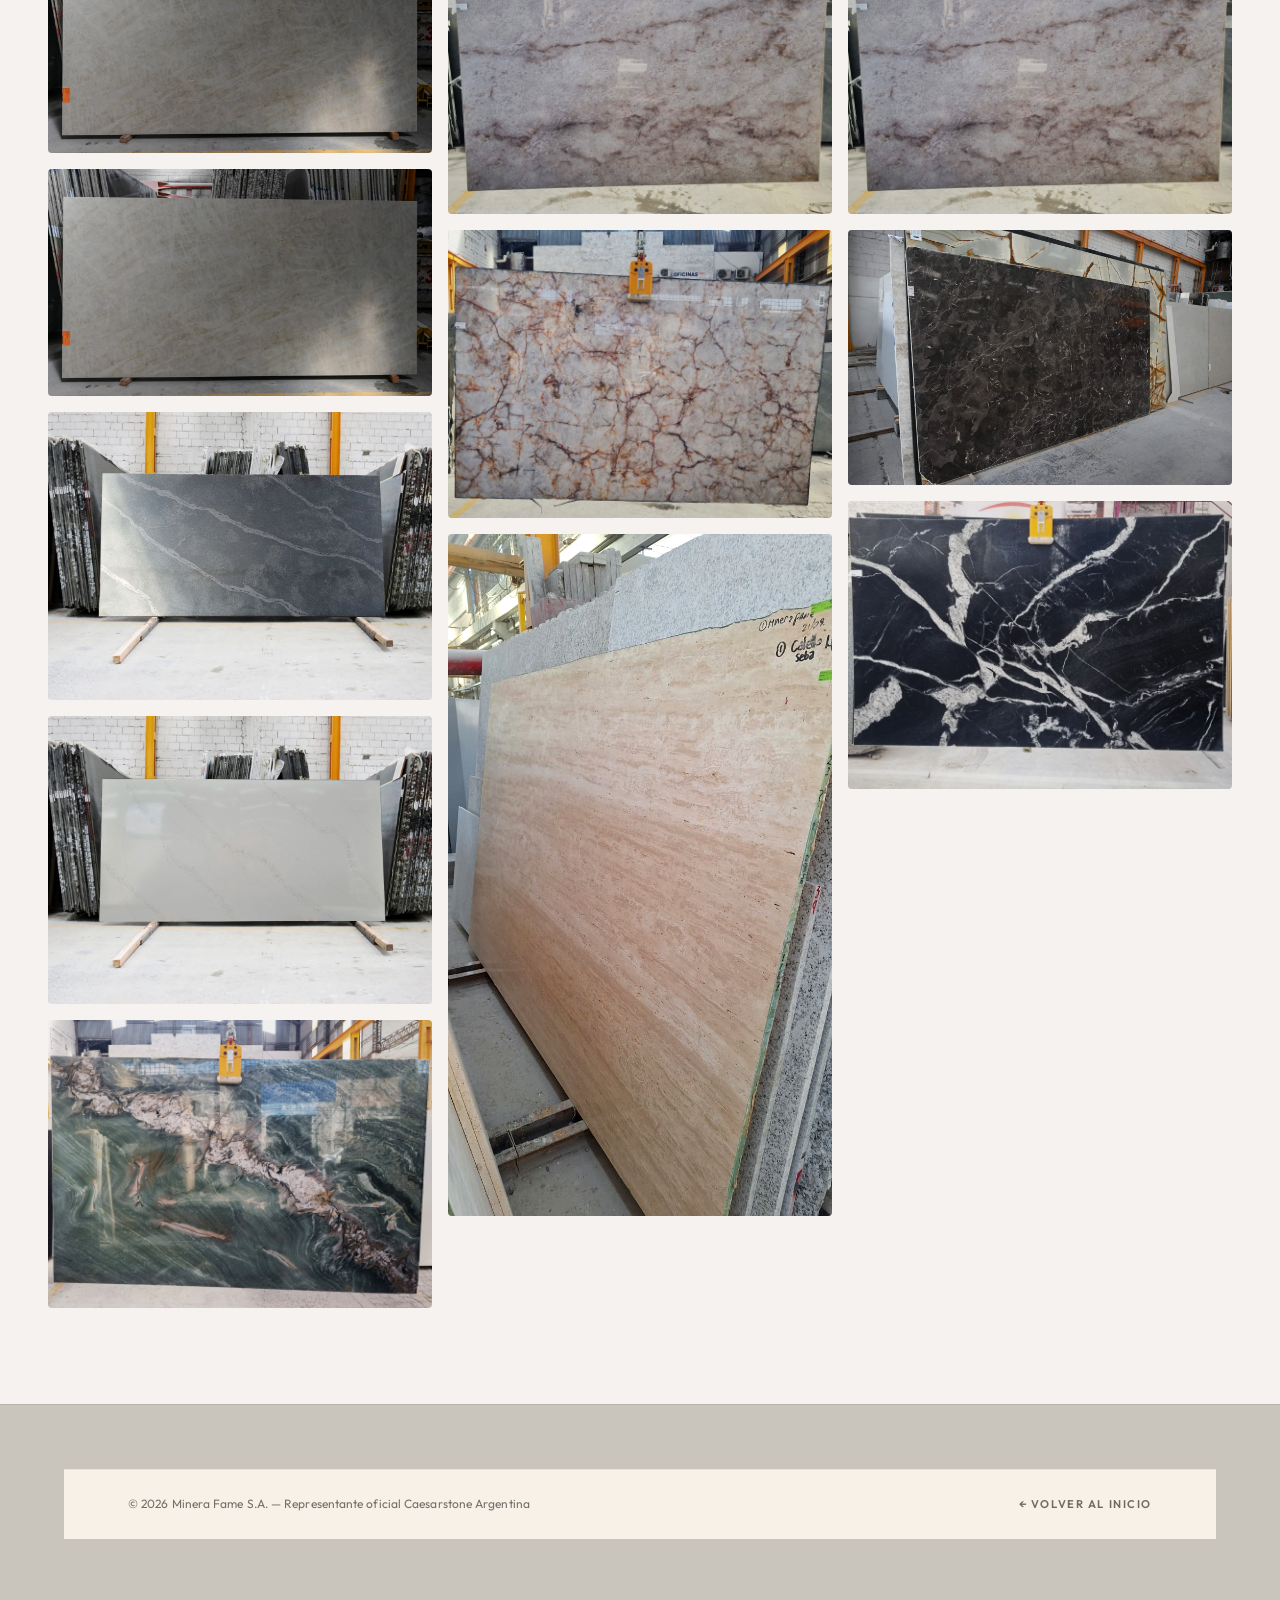
==== commit b9140492: "feat(materiales): galería masonry + lightbox fullscreen Sección nueva debajo de cards en materiales." ====
--- a/materiales.html
+++ b/materiales.html
@@ -103,7 +103,24 @@
   </template>
 </section>
 
+<!-- GALLERY SECTION -->
+<section class="materiales-gallery-section" id="materiales-gallery" aria-labelledby="gallery-title">
+  <div class="materiales-gallery-header">
+    <div class="mf-eyebrow">Galería</div>
+    <h2 class="mf-title" id="gallery-title">Inspiración en materiales</h2>
+    <p class="mf-desc">Fotos reales de los materiales que importamos. Filtrá por tipo arriba para ver solo las que te interesan.</p>
+  </div>
+  <div class="materiales-gallery-grid" id="materiales-gallery-grid"></div>
+  <p class="materiales-gallery-empty" id="materiales-gallery-empty" hidden>Aún no hay fotos cargadas en este filtro.</p>
+</section>
+
 </main>
+
+<!-- Lightbox fullscreen -->
+<div class="materiales-lightbox" id="materiales-lightbox" role="dialog" aria-modal="true" aria-label="Vista ampliada" hidden>
+  <button type="button" class="materiales-lightbox-close" id="materiales-lightbox-close" aria-label="Cerrar">×</button>
+  <div class="materiales-lightbox-inner"></div>
+</div>
 
 <!-- STICKY CTA BAR -->
 <aside class="materiales-sticky-cta" aria-label="Solicitar muestra">
@@ -126,6 +143,7 @@
 
 <script src="https://cdn.jsdelivr.net/npm/swiper@11/swiper-bundle.min.js"></script>
 <script src="js/material-gallery.js"></script>
+<script src="js/materiales-gallery.js"></script>
 <script src="js/hydrator.js"></script>
 <script>
   (async () => {
--- a/css/minera-fame.css
+++ b/css/minera-fame.css
@@ -2232,3 +2232,245 @@
     bottom: 0.5rem;
   }
 }
+
+/* ── Materiales — Galería masonry ───────────────────────────────────── */
+.materiales-gallery-section {
+  padding: var(--space-12) var(--space-6);
+  max-width: 1400px;
+  margin: 0 auto;
+  background: var(--c-paper);
+}
+
+.materiales-gallery-header {
+  text-align: center;
+  margin-bottom: var(--space-8);
+  max-width: 640px;
+  margin-left: auto;
+  margin-right: auto;
+}
+
+.materiales-gallery-grid {
+  column-count: 3;
+  column-gap: 1rem;
+}
+
+@media (max-width: 900px) { .materiales-gallery-grid { column-count: 2; } }
+@media (max-width: 480px) { .materiales-gallery-grid { column-count: 1; } }
+
+.materiales-gallery-tile {
+  break-inside: avoid;
+  margin-bottom: 1rem;
+  position: relative;
+  cursor: pointer;
+  overflow: hidden;
+  border-radius: 4px;
+  background: var(--mf-ash);
+  display: block;
+  border: none;
+  width: 100%;
+  padding: 0;
+  text-align: left;
+}
+
+.materiales-gallery-tile img {
+  width: 100%;
+  height: auto;
+  display: block;
+  object-fit: cover;
+  transition: transform 600ms var(--ease-out), filter 600ms var(--ease-out);
+  filter: contrast(1.04) saturate(1.06);
+}
+
+.materiales-gallery-tile:hover img {
+  transform: scale(1.03);
+  filter: contrast(1.08) saturate(1.12);
+}
+
+.materiales-gallery-tile-caption {
+  position: absolute;
+  inset: auto 0 0 0;
+  padding: 0.75rem 1rem 0.85rem;
+  background: linear-gradient(to top, rgba(26,25,23,0.85) 0%, transparent 100%);
+  color: rgba(245,242,240,0.95);
+  pointer-events: none;
+  opacity: 0;
+  transition: opacity var(--dur-med) var(--ease-out);
+}
+
+.materiales-gallery-tile:hover .materiales-gallery-tile-caption,
+.materiales-gallery-tile:focus-visible .materiales-gallery-tile-caption {
+  opacity: 1;
+}
+
+.materiales-gallery-tile-mat {
+  font-family: var(--font-mono);
+  font-size: 0.65rem;
+  letter-spacing: 0.08em;
+  text-transform: uppercase;
+  color: var(--mf-terracotta);
+  display: block;
+  margin-bottom: 0.25rem;
+}
+
+.materiales-gallery-tile-text {
+  font-family: var(--font-display);
+  font-size: 1rem;
+  font-style: italic;
+  line-height: 1.3;
+  display: block;
+}
+
+.materiales-gallery-tile:focus-visible {
+  outline: 2px solid var(--mf-terracotta);
+  outline-offset: 2px;
+}
+
+.materiales-gallery-empty {
+  text-align: center;
+  font-family: var(--font-sans);
+  color: rgba(26,25,23,0.5);
+  padding: var(--space-8);
+}
+
+/* ── Materiales — Lightbox fullscreen ──────────────────────────────── */
+.materiales-lightbox {
+  position: fixed;
+  inset: 0;
+  z-index: 9999;
+  background: rgba(10,10,10,0.96);
+  display: flex;
+  align-items: center;
+  justify-content: center;
+  padding: 60px 20px 80px;
+  opacity: 0;
+  pointer-events: none;
+  transition: opacity 250ms var(--ease-out);
+}
+
+.materiales-lightbox.open {
+  opacity: 1;
+  pointer-events: all;
+}
+
+.materiales-lightbox[hidden] { display: none; }
+
+.materiales-lightbox-close {
+  position: absolute;
+  top: 20px;
+  right: 24px;
+  z-index: 10;
+  width: 44px;
+  height: 44px;
+  border-radius: 50%;
+  background: rgba(255,255,255,0.1);
+  border: 1px solid rgba(255,255,255,0.25);
+  color: #fff;
+  font-size: 1.5rem;
+  cursor: pointer;
+  display: grid;
+  place-items: center;
+  transition: background 200ms;
+}
+
+.materiales-lightbox-close:hover {
+  background: rgba(255,255,255,0.2);
+}
+
+.materiales-lightbox-inner {
+  position: relative;
+  width: 100%;
+  height: 100%;
+  display: flex;
+  align-items: center;
+  justify-content: center;
+}
+
+.materiales-lightbox-swiper {
+  width: 100%;
+  height: 100%;
+}
+
+.materiales-lightbox-swiper .swiper-wrapper,
+.materiales-lightbox-swiper .swiper-slide {
+  width: 100%;
+  height: 100%;
+}
+
+.materiales-lightbox-swiper .swiper-slide {
+  display: flex;
+  align-items: center;
+  justify-content: center;
+  flex-direction: column;
+}
+
+.materiales-lightbox-swiper .swiper-slide img {
+  max-width: 100%;
+  max-height: calc(100vh - 200px);
+  object-fit: contain;
+}
+
+.materiales-lightbox-swiper-prev,
+.materiales-lightbox-swiper-next {
+  position: absolute;
+  top: 50%;
+  transform: translateY(-50%);
+  z-index: 10;
+  width: 50px;
+  height: 50px;
+  border-radius: 50%;
+  border: 1px solid rgba(255,255,255,0.3);
+  background: rgba(0,0,0,0.5);
+  color: #fff;
+  cursor: pointer;
+  display: grid;
+  place-items: center;
+  transition: background 200ms;
+}
+
+.materiales-lightbox-swiper-prev { left: 20px; }
+.materiales-lightbox-swiper-next { right: 20px; }
+
+.materiales-lightbox-swiper-prev:hover,
+.materiales-lightbox-swiper-next:hover {
+  background: rgba(0,0,0,0.85);
+}
+
+.materiales-lightbox-swiper-prev::before,
+.materiales-lightbox-swiper-next::before {
+  content: '';
+  width: 11px;
+  height: 11px;
+  border-top: 2px solid currentColor;
+  border-right: 2px solid currentColor;
+}
+.materiales-lightbox-swiper-prev::before { transform: rotate(-135deg); margin-left: 4px; }
+.materiales-lightbox-swiper-next::before { transform: rotate(45deg); margin-right: 4px; }
+
+.materiales-lightbox-caption {
+  margin-top: 1.5rem;
+  text-align: center;
+  color: rgba(255,255,255,0.85);
+  font-family: var(--font-sans);
+  font-size: 0.9rem;
+  max-width: 700px;
+}
+
+.materiales-lightbox-caption-mat {
+  font-family: var(--font-mono);
+  font-size: 0.7rem;
+  letter-spacing: 0.08em;
+  text-transform: uppercase;
+  color: var(--mf-terracotta);
+  display: block;
+  margin-bottom: 0.4rem;
+}
+
+@media (max-width: 640px) {
+  .materiales-lightbox {
+    padding: 50px 10px 60px;
+  }
+  .materiales-lightbox-swiper-prev,
+  .materiales-lightbox-swiper-next {
+    width: 40px; height: 40px;
+  }
+}
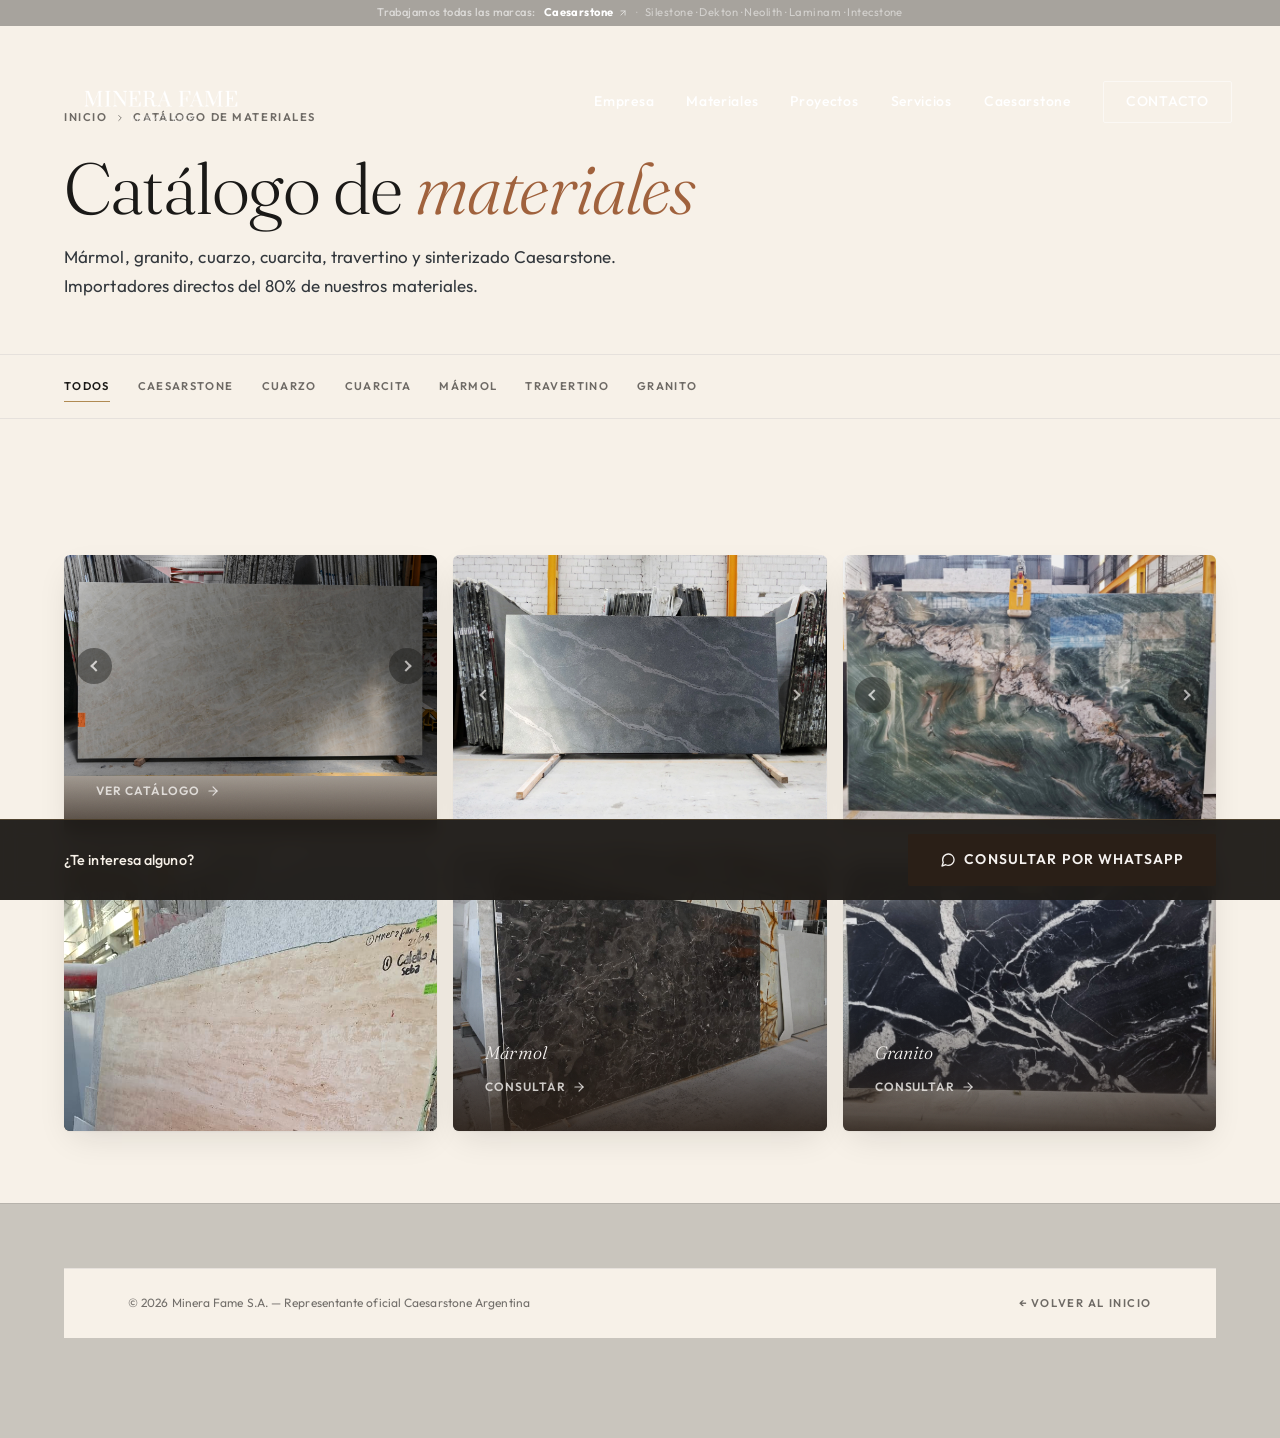
==== commit 899c4c74: "refactor(materiales): masonry → modal deep-dive UX research validó: masonry duplicaba portadas (2-4x" ====
--- a/materiales.html
+++ b/materiales.html
@@ -103,24 +103,7 @@
   </template>
 </section>
 
-<!-- GALLERY SECTION -->
-<section class="materiales-gallery-section" id="materiales-gallery" aria-labelledby="gallery-title">
-  <div class="materiales-gallery-header">
-    <div class="mf-eyebrow">Galería</div>
-    <h2 class="mf-title" id="gallery-title">Inspiración en materiales</h2>
-    <p class="mf-desc">Fotos reales de los materiales que importamos. Filtrá por tipo arriba para ver solo las que te interesan.</p>
-  </div>
-  <div class="materiales-gallery-grid" id="materiales-gallery-grid"></div>
-  <p class="materiales-gallery-empty" id="materiales-gallery-empty" hidden>Aún no hay fotos cargadas en este filtro.</p>
-</section>
-
 </main>
-
-<!-- Lightbox fullscreen -->
-<div class="materiales-lightbox" id="materiales-lightbox" role="dialog" aria-modal="true" aria-label="Vista ampliada" hidden>
-  <button type="button" class="materiales-lightbox-close" id="materiales-lightbox-close" aria-label="Cerrar">×</button>
-  <div class="materiales-lightbox-inner"></div>
-</div>
 
 <!-- STICKY CTA BAR -->
 <aside class="materiales-sticky-cta" aria-label="Solicitar muestra">
@@ -143,7 +126,7 @@
 
 <script src="https://cdn.jsdelivr.net/npm/swiper@11/swiper-bundle.min.js"></script>
 <script src="js/material-gallery.js"></script>
-<script src="js/materiales-gallery.js"></script>
+<script src="js/material-modal.js"></script>
 <script src="js/hydrator.js"></script>
 <script>
   (async () => {
@@ -173,5 +156,38 @@
   })();
 </script>
 
+<div class="mf-mat-modal" id="mf-mat-modal" role="dialog" aria-modal="true" aria-labelledby="mf-mat-modal-title" hidden>
+  <div class="mf-mat-modal-backdrop"></div>
+  <div class="mf-mat-modal-shell">
+    <button type="button" class="mf-mat-modal-close" id="mf-mat-modal-close" aria-label="Cerrar">&times;</button>
+    <button type="button" class="mf-mat-modal-prev-mat" id="mf-mat-modal-prev-mat" aria-label="Material anterior">&#8249;</button>
+    <button type="button" class="mf-mat-modal-next-mat" id="mf-mat-modal-next-mat" aria-label="Material siguiente">&#8250;</button>
+
+    <div class="mf-mat-modal-hero">
+      <div class="swiper mf-mat-modal-swiper">
+        <div class="swiper-wrapper"></div>
+        <button class="mf-mat-modal-swiper-prev" type="button" aria-label="Foto anterior"></button>
+        <button class="mf-mat-modal-swiper-next" type="button" aria-label="Foto siguiente"></button>
+        <div class="mf-mat-modal-swiper-pagination"></div>
+        <div class="mf-mat-modal-caption" aria-live="polite"></div>
+      </div>
+    </div>
+
+    <div class="mf-mat-modal-body">
+      <div class="mf-mat-modal-eyebrow"></div>
+      <h2 class="mf-mat-modal-title" id="mf-mat-modal-title"></h2>
+      <p class="mf-mat-modal-tag"></p>
+      <p class="mf-mat-modal-desc"></p>
+    </div>
+
+    <div class="mf-mat-modal-footer">
+      <a class="mf-btn-primary mf-mat-modal-cta" href="#contacto">
+        Consultar este material
+        <svg width="16" height="16"><use href="#arrow-right"/></svg>
+      </a>
+    </div>
+  </div>
+</div>
+
 </body>
 </html>
--- a/css/minera-fame.css
+++ b/css/minera-fame.css
@@ -2233,184 +2233,67 @@
   }
 }
 
-/* ── Materiales — Galería masonry ───────────────────────────────────── */
-.materiales-gallery-section {
-  padding: var(--space-12) var(--space-6);
-  max-width: 1400px;
-  margin: 0 auto;
-  background: var(--c-paper);
-}
-
-.materiales-gallery-header {
-  text-align: center;
-  margin-bottom: var(--space-8);
-  max-width: 640px;
-  margin-left: auto;
-  margin-right: auto;
-}
-
-.materiales-gallery-grid {
-  column-count: 3;
-  column-gap: 1rem;
-}
-
-@media (max-width: 900px) { .materiales-gallery-grid { column-count: 2; } }
-@media (max-width: 480px) { .materiales-gallery-grid { column-count: 1; } }
-
-.materiales-gallery-tile {
-  break-inside: avoid;
-  margin-bottom: 1rem;
-  position: relative;
-  cursor: pointer;
-  overflow: hidden;
-  border-radius: 4px;
-  background: var(--mf-ash);
-  display: block;
-  border: none;
-  width: 100%;
-  padding: 0;
-  text-align: left;
-}
-
-.materiales-gallery-tile img {
-  width: 100%;
-  height: auto;
-  display: block;
-  object-fit: cover;
-  transition: transform 600ms var(--ease-out), filter 600ms var(--ease-out);
-  filter: contrast(1.04) saturate(1.06);
-}
-
-.materiales-gallery-tile:hover img {
-  transform: scale(1.03);
-  filter: contrast(1.08) saturate(1.12);
-}
-
-.materiales-gallery-tile-caption {
-  position: absolute;
-  inset: auto 0 0 0;
-  padding: 0.75rem 1rem 0.85rem;
-  background: linear-gradient(to top, rgba(26,25,23,0.85) 0%, transparent 100%);
-  color: rgba(245,242,240,0.95);
-  pointer-events: none;
-  opacity: 0;
-  transition: opacity var(--dur-med) var(--ease-out);
-}
-
-.materiales-gallery-tile:hover .materiales-gallery-tile-caption,
-.materiales-gallery-tile:focus-visible .materiales-gallery-tile-caption {
-  opacity: 1;
-}
-
-.materiales-gallery-tile-mat {
-  font-family: var(--font-mono);
-  font-size: 0.65rem;
-  letter-spacing: 0.08em;
-  text-transform: uppercase;
-  color: var(--mf-terracotta);
-  display: block;
-  margin-bottom: 0.25rem;
-}
-
-.materiales-gallery-tile-text {
-  font-family: var(--font-display);
-  font-size: 1rem;
-  font-style: italic;
-  line-height: 1.3;
-  display: block;
-}
-
-.materiales-gallery-tile:focus-visible {
-  outline: 2px solid var(--mf-terracotta);
-  outline-offset: 2px;
-}
-
-.materiales-gallery-empty {
-  text-align: center;
-  font-family: var(--font-sans);
-  color: rgba(26,25,23,0.5);
-  padding: var(--space-8);
-}
-
-/* ── Materiales — Lightbox fullscreen ──────────────────────────────── */
-.materiales-lightbox {
+/* ── Material modal deep-dive ─────────────────────────────────────── */
+.mf-mat-modal {
   position: fixed;
   inset: 0;
   z-index: 9999;
-  background: rgba(10,10,10,0.96);
-  display: flex;
-  align-items: center;
-  justify-content: center;
-  padding: 60px 20px 80px;
   opacity: 0;
   pointer-events: none;
-  transition: opacity 250ms var(--ease-out);
-}
-
-.materiales-lightbox.open {
+  transition: opacity 280ms var(--ease-out);
+}
+
+.mf-mat-modal[hidden] { display: none; }
+
+.mf-mat-modal.is-open {
   opacity: 1;
   pointer-events: all;
 }
 
-.materiales-lightbox[hidden] { display: none; }
-
-.materiales-lightbox-close {
-  position: absolute;
-  top: 20px;
-  right: 24px;
+.mf-mat-modal-backdrop {
+  position: absolute;
+  inset: 0;
+  background: rgba(10, 10, 10, 0.7);
+  backdrop-filter: blur(8px);
+  -webkit-backdrop-filter: blur(8px);
+}
+
+.mf-mat-modal-shell {
+  position: absolute;
+  top: 50%;
+  left: 50%;
+  transform: translate(-50%, -50%);
+  width: min(1100px, calc(100% - 80px));
+  max-height: calc(100vh - 80px);
+  background: var(--c-paper);
+  border-radius: 6px;
+  overflow: hidden;
+  display: flex;
+  flex-direction: column;
+  box-shadow: 0 30px 80px -20px rgba(0,0,0,0.5);
+}
+
+.mf-mat-modal-close {
+  position: absolute;
+  top: 16px;
+  right: 16px;
   z-index: 10;
-  width: 44px;
-  height: 44px;
+  width: 40px;
+  height: 40px;
   border-radius: 50%;
-  background: rgba(255,255,255,0.1);
-  border: 1px solid rgba(255,255,255,0.25);
-  color: #fff;
-  font-size: 1.5rem;
+  border: none;
+  background: rgba(255, 255, 255, 0.9);
+  color: var(--c-ink);
+  font-size: 1.4rem;
   cursor: pointer;
   display: grid;
   place-items: center;
-  transition: background 200ms;
-}
-
-.materiales-lightbox-close:hover {
-  background: rgba(255,255,255,0.2);
-}
-
-.materiales-lightbox-inner {
-  position: relative;
-  width: 100%;
-  height: 100%;
-  display: flex;
-  align-items: center;
-  justify-content: center;
-}
-
-.materiales-lightbox-swiper {
-  width: 100%;
-  height: 100%;
-}
-
-.materiales-lightbox-swiper .swiper-wrapper,
-.materiales-lightbox-swiper .swiper-slide {
-  width: 100%;
-  height: 100%;
-}
-
-.materiales-lightbox-swiper .swiper-slide {
-  display: flex;
-  align-items: center;
-  justify-content: center;
-  flex-direction: column;
-}
-
-.materiales-lightbox-swiper .swiper-slide img {
-  max-width: 100%;
-  max-height: calc(100vh - 200px);
-  object-fit: contain;
-}
-
-.materiales-lightbox-swiper-prev,
-.materiales-lightbox-swiper-next {
+  transition: background var(--dur-fast);
+}
+.mf-mat-modal-close:hover { background: #fff; }
+
+.mf-mat-modal-prev-mat,
+.mf-mat-modal-next-mat {
   position: absolute;
   top: 50%;
   transform: translateY(-50%);
@@ -2418,59 +2301,199 @@
   width: 50px;
   height: 50px;
   border-radius: 50%;
-  border: 1px solid rgba(255,255,255,0.3);
-  background: rgba(0,0,0,0.5);
+  border: 1px solid rgba(255, 255, 255, 0.4);
+  background: rgba(0, 0, 0, 0.5);
+  color: #fff;
+  font-size: 1.6rem;
+  cursor: pointer;
+  display: grid;
+  place-items: center;
+  transition: background var(--dur-fast);
+}
+
+.mf-mat-modal-prev-mat { left: 16px; }
+.mf-mat-modal-next-mat { right: 16px; }
+
+.mf-mat-modal-prev-mat:hover:not(:disabled),
+.mf-mat-modal-next-mat:hover:not(:disabled) {
+  background: rgba(0, 0, 0, 0.85);
+}
+
+.mf-mat-modal-prev-mat:disabled,
+.mf-mat-modal-next-mat:disabled {
+  opacity: 0.3;
+  cursor: not-allowed;
+}
+
+.mf-mat-modal-hero {
+  position: relative;
+  height: clamp(280px, 50vh, 480px);
+  flex-shrink: 0;
+  overflow: hidden;
+  background: var(--mf-ash);
+}
+
+.mf-mat-modal-swiper {
+  width: 100%;
+  height: 100%;
+}
+
+.mf-mat-modal-swiper .swiper-wrapper,
+.mf-mat-modal-swiper .swiper-slide {
+  width: 100%;
+  height: 100%;
+}
+
+.mf-mat-modal-swiper .swiper-slide img {
+  width: 100%;
+  height: 100%;
+  object-fit: cover;
+}
+
+.mf-mat-modal-swiper-prev,
+.mf-mat-modal-swiper-next {
+  position: absolute;
+  top: 50%;
+  transform: translateY(-50%);
+  z-index: 5;
+  width: 44px;
+  height: 44px;
+  border-radius: 50%;
+  border: 1px solid rgba(255, 255, 255, 0.3);
+  background: rgba(26, 25, 23, 0.6);
   color: #fff;
   cursor: pointer;
   display: grid;
   place-items: center;
-  transition: background 200ms;
-}
-
-.materiales-lightbox-swiper-prev { left: 20px; }
-.materiales-lightbox-swiper-next { right: 20px; }
-
-.materiales-lightbox-swiper-prev:hover,
-.materiales-lightbox-swiper-next:hover {
-  background: rgba(0,0,0,0.85);
-}
-
-.materiales-lightbox-swiper-prev::before,
-.materiales-lightbox-swiper-next::before {
+}
+.mf-mat-modal-swiper-prev { left: 16px; }
+.mf-mat-modal-swiper-next { right: 16px; }
+
+.mf-mat-modal-swiper-prev::before,
+.mf-mat-modal-swiper-next::before {
   content: '';
-  width: 11px;
-  height: 11px;
+  width: 9px;
+  height: 9px;
   border-top: 2px solid currentColor;
   border-right: 2px solid currentColor;
 }
-.materiales-lightbox-swiper-prev::before { transform: rotate(-135deg); margin-left: 4px; }
-.materiales-lightbox-swiper-next::before { transform: rotate(45deg); margin-right: 4px; }
-
-.materiales-lightbox-caption {
-  margin-top: 1.5rem;
-  text-align: center;
-  color: rgba(255,255,255,0.85);
-  font-family: var(--font-sans);
-  font-size: 0.9rem;
-  max-width: 700px;
-}
-
-.materiales-lightbox-caption-mat {
+.mf-mat-modal-swiper-prev::before { transform: rotate(-135deg); margin-left: 3px; }
+.mf-mat-modal-swiper-next::before { transform: rotate(45deg); margin-right: 3px; }
+
+.mf-mat-modal-swiper-pagination {
+  position: absolute;
+  bottom: 14px;
+  left: 50%;
+  transform: translateX(-50%);
+  z-index: 5;
+  display: flex;
+  gap: 6px;
+}
+
+.mf-mat-modal-swiper-pagination .swiper-pagination-bullet {
+  width: 6px;
+  height: 6px;
+  border-radius: 50%;
+  background: rgba(255, 255, 255, 0.45);
+  cursor: pointer;
+  border: none;
+  transition: background var(--dur-fast), width var(--dur-fast);
+}
+
+.mf-mat-modal-swiper-pagination .swiper-pagination-bullet-active {
+  background: var(--mf-terracotta);
+  width: 18px;
+  border-radius: 3px;
+}
+
+.mf-mat-modal-caption {
+  position: absolute;
+  top: 14px;
+  left: 14px;
+  z-index: 5;
   font-family: var(--font-mono);
   font-size: 0.7rem;
-  letter-spacing: 0.08em;
+  letter-spacing: 0.05em;
+  color: #fff;
+  background: rgba(26, 25, 23, 0.75);
+  padding: 6px 12px;
+  border-radius: 3px;
+  opacity: 0;
+  transition: opacity var(--dur-med) var(--ease-out);
+  pointer-events: none;
   text-transform: uppercase;
+}
+
+.mf-mat-modal-body {
+  padding: 2rem 2.5rem 1.5rem;
+  flex: 1;
+  overflow-y: auto;
+}
+
+.mf-mat-modal-eyebrow {
+  font-family: var(--font-mono);
+  font-size: 0.7rem;
+  letter-spacing: 0.1em;
   color: var(--mf-terracotta);
-  display: block;
-  margin-bottom: 0.4rem;
-}
-
-@media (max-width: 640px) {
-  .materiales-lightbox {
-    padding: 50px 10px 60px;
+  text-transform: uppercase;
+  margin-bottom: 0.5rem;
+}
+
+.mf-mat-modal-title {
+  font-family: var(--font-display);
+  font-size: 2rem;
+  font-weight: 400;
+  font-style: italic;
+  color: var(--c-ink);
+  margin: 0 0 0.75rem;
+  line-height: 1.1;
+}
+
+.mf-mat-modal-tag {
+  font-family: var(--font-sans);
+  font-size: 0.85rem;
+  color: rgba(26, 25, 23, 0.6);
+  margin: 0 0 1rem;
+}
+
+.mf-mat-modal-desc {
+  font-family: var(--font-sans);
+  font-size: 1rem;
+  line-height: 1.6;
+  color: var(--c-ink);
+  margin: 0;
+}
+
+.mf-mat-modal-footer {
+  padding: 1rem 2.5rem 1.5rem;
+  border-top: 1px solid var(--mf-ash);
+  flex-shrink: 0;
+  background: var(--c-paper);
+}
+
+.mf-mat-modal-cta {
+  display: inline-flex;
+  align-items: center;
+  gap: 0.5rem;
+}
+
+@media (max-width: 768px) {
+  .mf-mat-modal-shell {
+    width: 100%;
+    height: 100%;
+    max-height: 100%;
+    border-radius: 0;
+    top: 0; left: 0;
+    transform: none;
   }
-  .materiales-lightbox-swiper-prev,
-  .materiales-lightbox-swiper-next {
-    width: 40px; height: 40px;
+  .mf-mat-modal-prev-mat,
+  .mf-mat-modal-next-mat {
+    width: 36px; height: 36px;
+    font-size: 1.2rem;
   }
-}
+  .mf-mat-modal-prev-mat { left: 8px; }
+  .mf-mat-modal-next-mat { right: 8px; }
+  .mf-mat-modal-body { padding: 1.5rem 1.25rem 1rem; }
+  .mf-mat-modal-footer { padding: 0.75rem 1.25rem 1rem; }
+  .mf-mat-modal-title { font-size: 1.5rem; }
+}
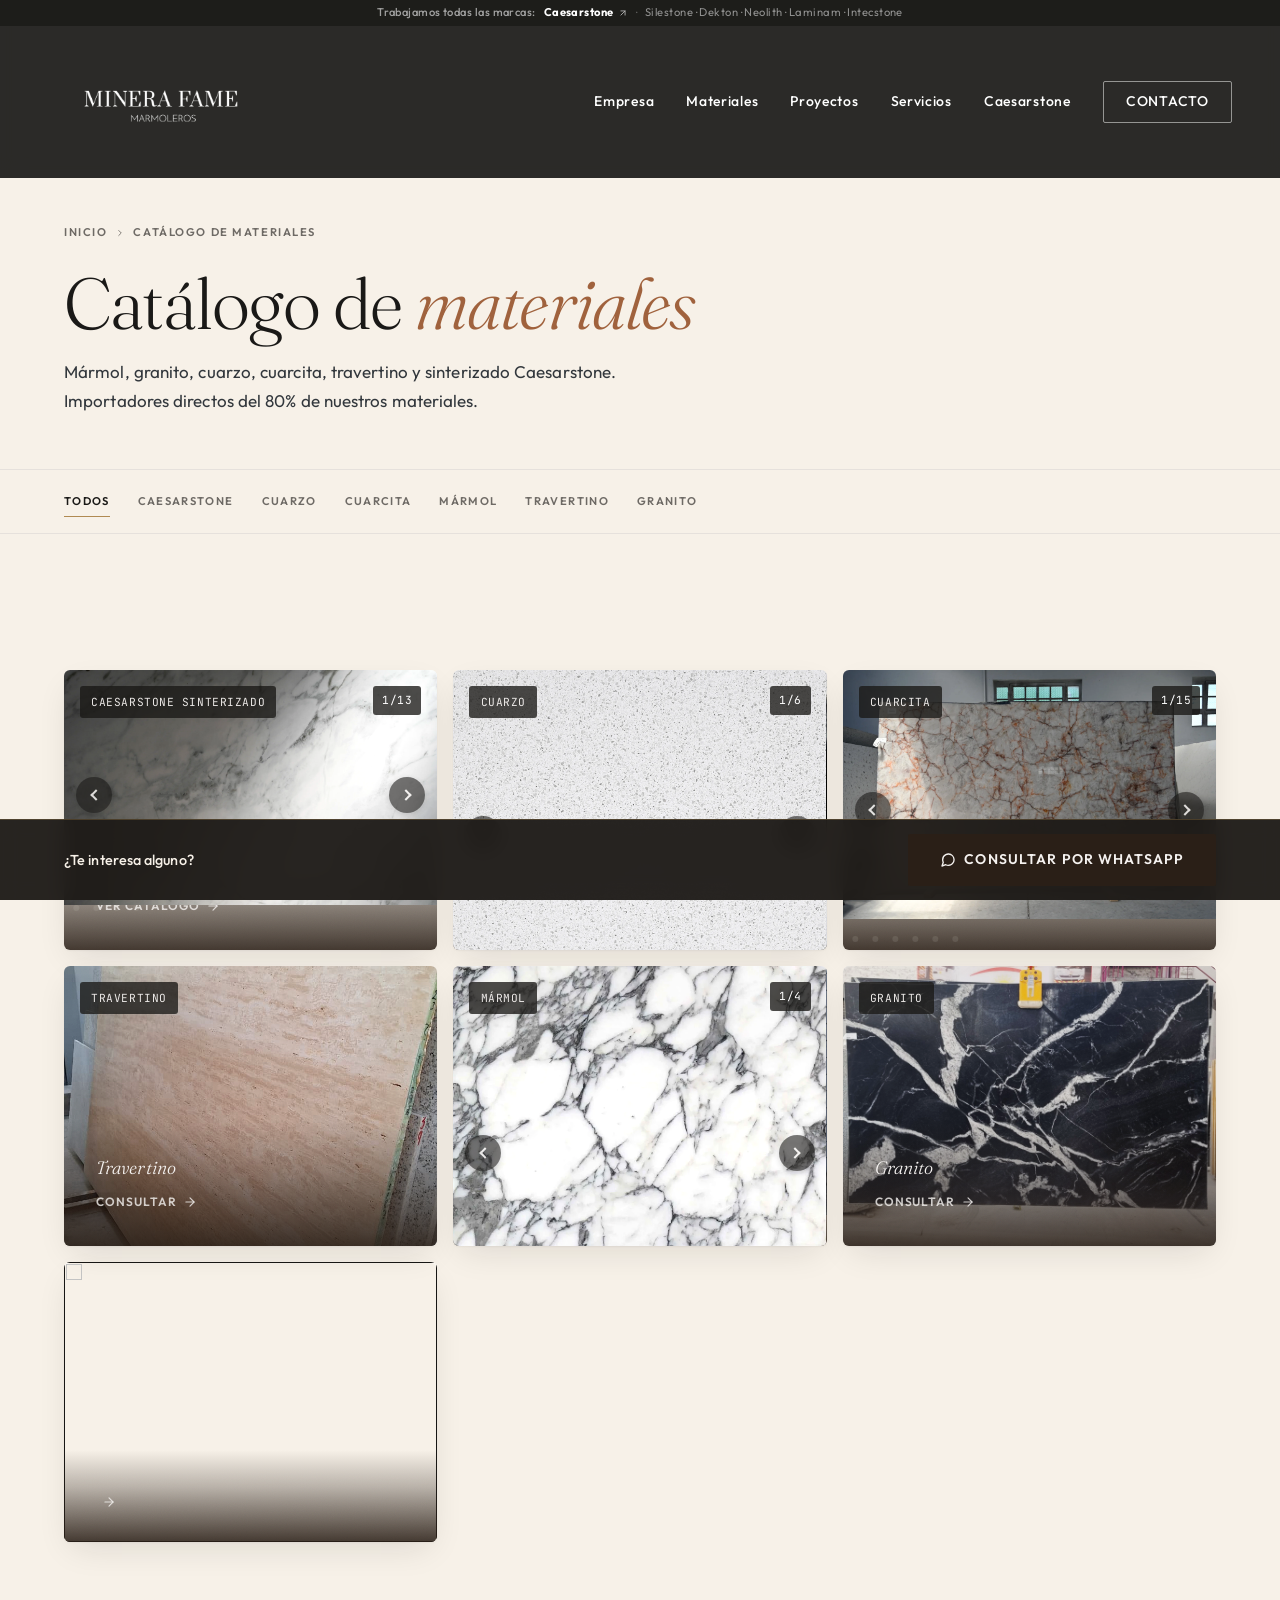
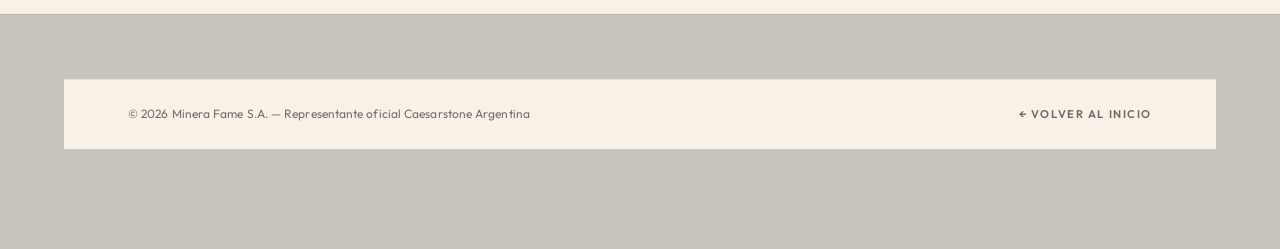
==== commit 80f8a116: "feat(galeria): zoom + nav recorrible + caption fallback + cache busting - Swiper Zoom plugin en moda" ====
--- a/materiales.html
+++ b/materiales.html
@@ -160,8 +160,8 @@
   <div class="mf-mat-modal-backdrop"></div>
   <div class="mf-mat-modal-shell">
     <button type="button" class="mf-mat-modal-close" id="mf-mat-modal-close" aria-label="Cerrar">&times;</button>
-    <button type="button" class="mf-mat-modal-prev-mat" id="mf-mat-modal-prev-mat" aria-label="Material anterior">&#8249;</button>
-    <button type="button" class="mf-mat-modal-next-mat" id="mf-mat-modal-next-mat" aria-label="Material siguiente">&#8250;</button>
+    <button type="button" class="mf-mat-modal-prev-mat" id="mf-mat-modal-prev-mat" aria-label="Material anterior">&lsaquo;</button>
+    <button type="button" class="mf-mat-modal-next-mat" id="mf-mat-modal-next-mat" aria-label="Material siguiente">&rsaquo;</button>
 
     <div class="mf-mat-modal-hero">
       <div class="swiper mf-mat-modal-swiper">
@@ -169,6 +169,11 @@
         <button class="mf-mat-modal-swiper-prev" type="button" aria-label="Foto anterior"></button>
         <button class="mf-mat-modal-swiper-next" type="button" aria-label="Foto siguiente"></button>
         <div class="mf-mat-modal-swiper-pagination"></div>
+        <div class="mf-mat-modal-counter" aria-live="polite"></div>
+        <div class="mf-mat-modal-zoom-hint" aria-hidden="true">
+          <svg width="14" height="14" viewBox="0 0 24 24" fill="none" stroke="currentColor" stroke-width="2" stroke-linecap="round" stroke-linejoin="round"><circle cx="11" cy="11" r="8"/><path d="m21 21-4.3-4.3"/><path d="M11 8v6"/><path d="M8 11h6"/></svg>
+          <span>Doble click o pellizca para zoom</span>
+        </div>
         <div class="mf-mat-modal-caption" aria-live="polite"></div>
       </div>
     </div>
@@ -182,7 +187,7 @@
 
     <div class="mf-mat-modal-footer">
       <a class="mf-btn-primary mf-mat-modal-cta" href="#contacto">
-        Consultar este material
+        <span class="mf-mat-modal-cta-label">Consultar este material</span>
         <svg width="16" height="16"><use href="#arrow-right"/></svg>
       </a>
     </div>
--- a/css/minera-fame.css
+++ b/css/minera-fame.css
@@ -1921,13 +1921,21 @@
 
 /* ─── MATERIALES PAGE (standalone) ──────────────────────────────────────── */
 .materiales-page { background: var(--mf-bone); }
+
+/* Header opaco desde top en materiales.html (hero claro → texto blanco se perdía) */
+.materiales-page .mf-header {
+  background: rgba(26,25,23,0.92);
+  backdrop-filter: blur(12px);
+  -webkit-backdrop-filter: blur(12px);
+  box-shadow: 0 1px 0 rgba(255,255,255,0.06);
+}
 .visually-hidden {
   position: absolute; width: 1px; height: 1px; padding: 0; margin: -1px;
   overflow: hidden; clip: rect(0,0,0,0); border: 0;
 }
 
 .materiales-hero {
-  padding: clamp(80px, 12vh, 140px) clamp(1.5rem, 5vw, 5rem) clamp(40px, 6vh, 70px);
+  padding: calc(var(--mf-header-h, 178px) + clamp(30px, 5vh, 70px)) clamp(1.5rem, 5vw, 5rem) clamp(40px, 6vh, 70px);
   background: var(--mf-bone);
   border-bottom: 1px solid var(--c-line);
 }
@@ -2142,10 +2150,11 @@
   background: rgba(26, 25, 23, 0.7);
   color: #f5f2f0;
   cursor: pointer;
-  opacity: 0.65;
-  transition: opacity var(--dur-fast) var(--ease-out), background var(--dur-fast);
+  opacity: 0.85;
+  transition: opacity var(--dur-fast) var(--ease-out), background var(--dur-fast), transform var(--dur-fast);
   display: grid;
   place-items: center;
+  box-shadow: 0 2px 6px rgba(0,0,0,0.18);
 }
 
 .mf-material-swiper-prev { left: 0.75rem; }
@@ -2156,6 +2165,7 @@
 .mf-material-swiper-prev:focus-visible,
 .mf-material-swiper-next:focus-visible {
   opacity: 1;
+  transform: translateY(-50%) scale(1.05);
 }
 
 .mf-material-swiper-prev:hover,
@@ -2210,10 +2220,10 @@
   font-size: 0.7rem;
   letter-spacing: 0.05em;
   color: rgba(245, 242, 240, 0.95);
-  background: rgba(26, 25, 23, 0.75);
+  background: rgba(26, 25, 23, 0.78);
   padding: 0.4rem 0.7rem;
   border-radius: 3px;
-  opacity: 0;
+  opacity: 1;
   transition: opacity var(--dur-med) var(--ease-out);
   text-transform: uppercase;
   pointer-events: none;
@@ -2223,11 +2233,34 @@
   text-overflow: ellipsis;
 }
 
+.mf-material-caption.is-empty {
+  opacity: 0;
+}
+
+.mf-material-counter {
+  position: absolute;
+  top: 1rem;
+  right: 1rem;
+  z-index: 4;
+  font-family: var(--font-mono);
+  font-size: 0.7rem;
+  letter-spacing: 0.05em;
+  color: #fff;
+  background: rgba(26, 25, 23, 0.78);
+  padding: 0.3rem 0.55rem;
+  border-radius: 3px;
+  pointer-events: none;
+}
+
 @media (max-width: 640px) {
   .mf-material-swiper-prev,
   .mf-material-swiper-next {
-    display: none;
+    width: 32px;
+    height: 32px;
+    opacity: 0.9;
   }
+  .mf-material-swiper-prev { left: 0.4rem; }
+  .mf-material-swiper-next { right: 0.4rem; }
   .mf-material-swiper-pagination {
     bottom: 0.5rem;
   }
@@ -2338,16 +2371,19 @@
   height: 100%;
 }
 
-.mf-mat-modal-swiper .swiper-wrapper,
+.mf-mat-modal-swiper .swiper-wrapper {
+  height: 100%;
+}
+
 .mf-mat-modal-swiper .swiper-slide {
-  width: 100%;
   height: 100%;
 }
 
 .mf-mat-modal-swiper .swiper-slide img {
   width: 100%;
   height: 100%;
-  object-fit: cover;
+  object-fit: contain;
+  background: var(--c-ink);
 }
 
 .mf-mat-modal-swiper-prev,
@@ -2412,16 +2448,83 @@
   left: 14px;
   z-index: 5;
   font-family: var(--font-mono);
-  font-size: 0.7rem;
+  font-size: 0.72rem;
   letter-spacing: 0.05em;
   color: #fff;
-  background: rgba(26, 25, 23, 0.75);
+  background: rgba(26, 25, 23, 0.82);
   padding: 6px 12px;
   border-radius: 3px;
-  opacity: 0;
+  opacity: 1;
   transition: opacity var(--dur-med) var(--ease-out);
   pointer-events: none;
   text-transform: uppercase;
+  max-width: calc(100% - 90px);
+  overflow: hidden;
+  text-overflow: ellipsis;
+  white-space: nowrap;
+}
+
+.mf-mat-modal-caption.is-empty {
+  opacity: 0;
+}
+
+.mf-mat-modal-counter {
+  position: absolute;
+  top: 14px;
+  right: 14px;
+  z-index: 5;
+  font-family: var(--font-mono);
+  font-size: 0.72rem;
+  letter-spacing: 0.05em;
+  color: #fff;
+  background: rgba(26, 25, 23, 0.82);
+  padding: 6px 10px;
+  border-radius: 3px;
+  pointer-events: none;
+}
+
+.mf-mat-modal-zoom-hint {
+  position: absolute;
+  bottom: 14px;
+  right: 14px;
+  z-index: 5;
+  display: flex;
+  align-items: center;
+  gap: 6px;
+  font-family: var(--font-sans);
+  font-size: 0.7rem;
+  color: #fff;
+  background: rgba(26, 25, 23, 0.78);
+  padding: 6px 10px;
+  border-radius: 20px;
+  pointer-events: none;
+  opacity: 0;
+}
+
+.mf-mat-modal-zoom-hint.is-shown {
+  animation: mf-zoom-hint-fade 4.5s ease-out forwards;
+}
+
+.mf-mat-modal-zoom-hint svg {
+  flex-shrink: 0;
+}
+
+@keyframes mf-zoom-hint-fade {
+  0%, 70% { opacity: 1; transform: translateY(0); }
+  100% { opacity: 0; transform: translateY(8px); }
+}
+
+.mf-mat-modal-swiper .swiper-zoom-container {
+  width: 100%;
+  height: 100%;
+  display: flex;
+  align-items: center;
+  justify-content: center;
+  cursor: zoom-in;
+}
+
+.mf-mat-modal-swiper .swiper-slide-zoomed .swiper-zoom-container {
+  cursor: zoom-out;
 }
 
 .mf-mat-modal-body {
@@ -2497,3 +2600,40 @@
   .mf-mat-modal-footer { padding: 0.75rem 1.25rem 1rem; }
   .mf-mat-modal-title { font-size: 1.5rem; }
 }
+
+
+/* ── Skeleton placeholder for lazy gallery images ──────────────────── */
+.mf-material-swiper .swiper-slide,
+.mf-mat-modal-swiper .swiper-slide {
+  background:
+    linear-gradient(110deg, rgba(255,255,255,0.04) 8%, rgba(255,255,255,0.10) 18%, rgba(255,255,255,0.04) 33%),
+    var(--mf-ash, #1a1917);
+  background-size: 200% 100%, 100% 100%;
+  animation: mf-skeleton-pulse 1.6s linear infinite;
+}
+
+.mf-material-swiper .swiper-slide.has-loaded,
+.mf-mat-modal-swiper .swiper-slide.has-loaded {
+  animation: none;
+  background: var(--mf-ash, #1a1917);
+}
+
+@keyframes mf-skeleton-pulse {
+  0%   { background-position: -150% 0, 0 0; }
+  100% { background-position: 150% 0, 0 0; }
+}
+
+/* Mobile modal nav swiper buttons: keep visible (Pablo: needs to discover navigation) */
+@media (max-width: 768px) {
+  .mf-mat-modal-swiper-prev,
+  .mf-mat-modal-swiper-next {
+    width: 36px;
+    height: 36px;
+  }
+  .mf-mat-modal-swiper-prev { left: 8px; }
+  .mf-mat-modal-swiper-next { right: 8px; }
+  .mf-mat-modal-zoom-hint {
+    font-size: 0.65rem;
+    padding: 5px 8px;
+  }
+}
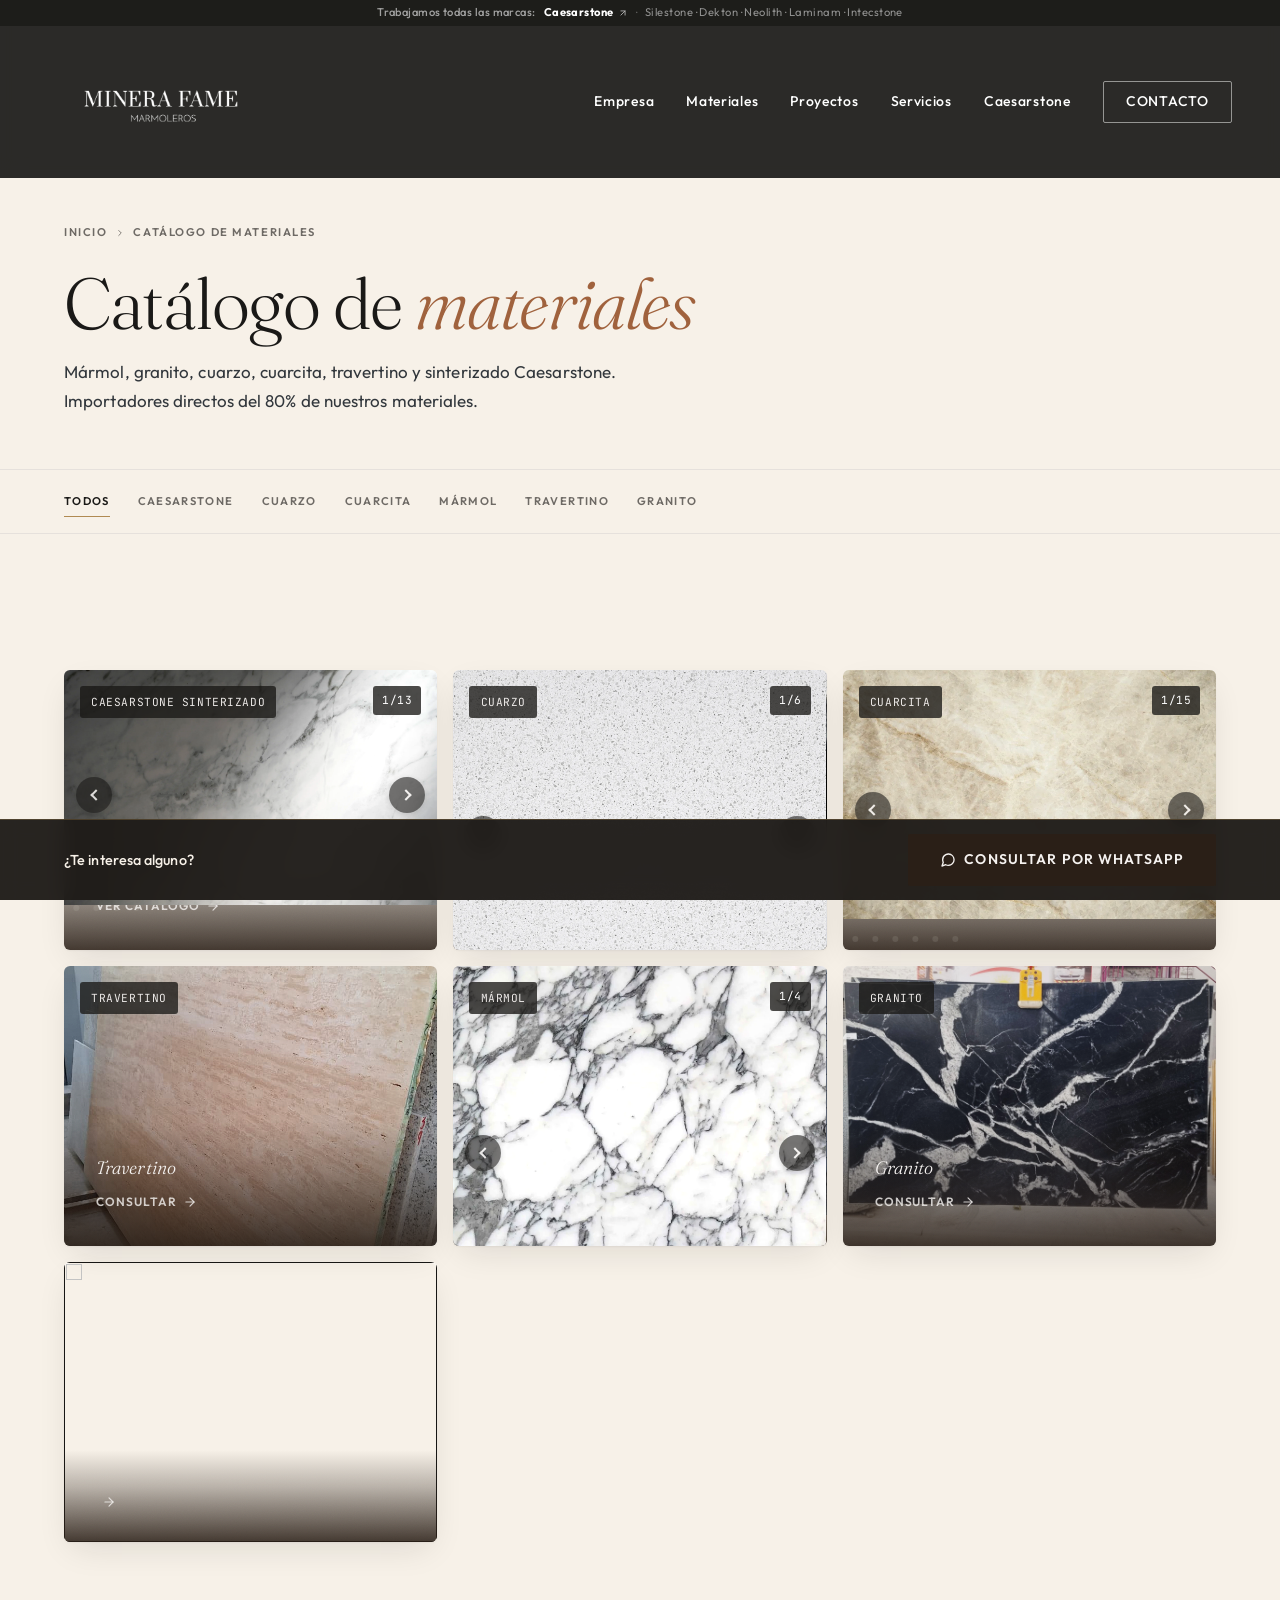
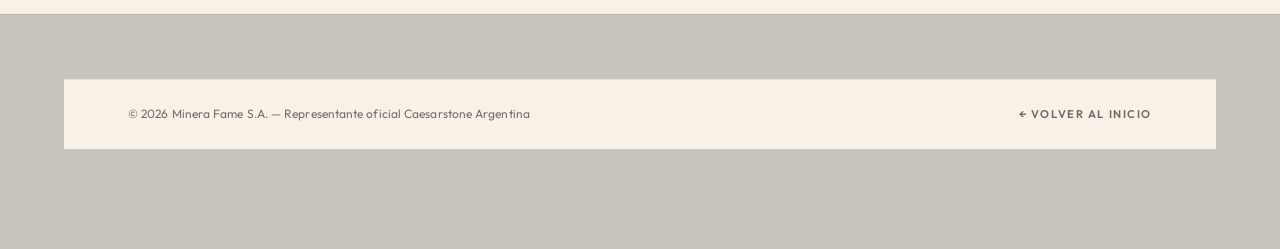
==== commit 1c189205: "fix(contact): reemplazar WhatsApp 5931-1038 por sucursal 3174-9906" ====
--- a/materiales.html
+++ b/materiales.html
@@ -109,7 +109,7 @@
 <aside class="materiales-sticky-cta" aria-label="Solicitar muestra">
   <div class="materiales-sticky-inner">
     <span class="materiales-sticky-text">¿Te interesa alguno?</span>
-    <a class="mf-btn-primary" href="https://wa.me/5491159311038?text=Hola%2C%20me%20interesa%20consultar%20por%20un%20material" target="_blank" rel="noopener">
+    <a class="mf-btn-primary" href="https://wa.me/5491131749906?text=Hola%2C%20me%20interesa%20consultar%20por%20un%20material" target="_blank" rel="noopener">
       <svg width="16" height="16"><use href="#whatsapp"/></svg>
       Consultar por WhatsApp
     </a>
@@ -160,8 +160,6 @@
   <div class="mf-mat-modal-backdrop"></div>
   <div class="mf-mat-modal-shell">
     <button type="button" class="mf-mat-modal-close" id="mf-mat-modal-close" aria-label="Cerrar">&times;</button>
-    <button type="button" class="mf-mat-modal-prev-mat" id="mf-mat-modal-prev-mat" aria-label="Material anterior">&lsaquo;</button>
-    <button type="button" class="mf-mat-modal-next-mat" id="mf-mat-modal-next-mat" aria-label="Material siguiente">&rsaquo;</button>
 
     <div class="mf-mat-modal-hero">
       <div class="swiper mf-mat-modal-swiper">
--- a/css/minera-fame.css
+++ b/css/minera-fame.css
@@ -2160,6 +2160,17 @@
 .mf-material-swiper-prev { left: 0.75rem; }
 .mf-material-swiper-next { right: 0.75rem; }
 
+/* Featured cards span 2 cols (materiales) o 2x2 (bento) → 2× la altura del
+   card regular. Para alinear las flechas con las de los cards regulares en
+   la misma fila, las posicionamos al 25% del alto del featured (= 50% del
+   alto del regular en pixels). Solo aplica donde featured comparte fila. */
+@media (min-width: 901px) {
+  .mf-material-card.featured .mf-material-swiper-prev,
+  .mf-material-card.featured .mf-material-swiper-next {
+    top: 25%;
+  }
+}
+
 .mf-material-card:hover .mf-material-swiper-prev,
 .mf-material-card:hover .mf-material-swiper-next,
 .mf-material-swiper-prev:focus-visible,
@@ -2325,39 +2336,6 @@
 }
 .mf-mat-modal-close:hover { background: #fff; }
 
-.mf-mat-modal-prev-mat,
-.mf-mat-modal-next-mat {
-  position: absolute;
-  top: 50%;
-  transform: translateY(-50%);
-  z-index: 10;
-  width: 50px;
-  height: 50px;
-  border-radius: 50%;
-  border: 1px solid rgba(255, 255, 255, 0.4);
-  background: rgba(0, 0, 0, 0.5);
-  color: #fff;
-  font-size: 1.6rem;
-  cursor: pointer;
-  display: grid;
-  place-items: center;
-  transition: background var(--dur-fast);
-}
-
-.mf-mat-modal-prev-mat { left: 16px; }
-.mf-mat-modal-next-mat { right: 16px; }
-
-.mf-mat-modal-prev-mat:hover:not(:disabled),
-.mf-mat-modal-next-mat:hover:not(:disabled) {
-  background: rgba(0, 0, 0, 0.85);
-}
-
-.mf-mat-modal-prev-mat:disabled,
-.mf-mat-modal-next-mat:disabled {
-  opacity: 0.3;
-  cursor: not-allowed;
-}
-
 .mf-mat-modal-hero {
   position: relative;
   height: clamp(280px, 50vh, 480px);
@@ -2589,13 +2567,6 @@
     top: 0; left: 0;
     transform: none;
   }
-  .mf-mat-modal-prev-mat,
-  .mf-mat-modal-next-mat {
-    width: 36px; height: 36px;
-    font-size: 1.2rem;
-  }
-  .mf-mat-modal-prev-mat { left: 8px; }
-  .mf-mat-modal-next-mat { right: 8px; }
   .mf-mat-modal-body { padding: 1.5rem 1.25rem 1rem; }
   .mf-mat-modal-footer { padding: 0.75rem 1.25rem 1rem; }
   .mf-mat-modal-title { font-size: 1.5rem; }
